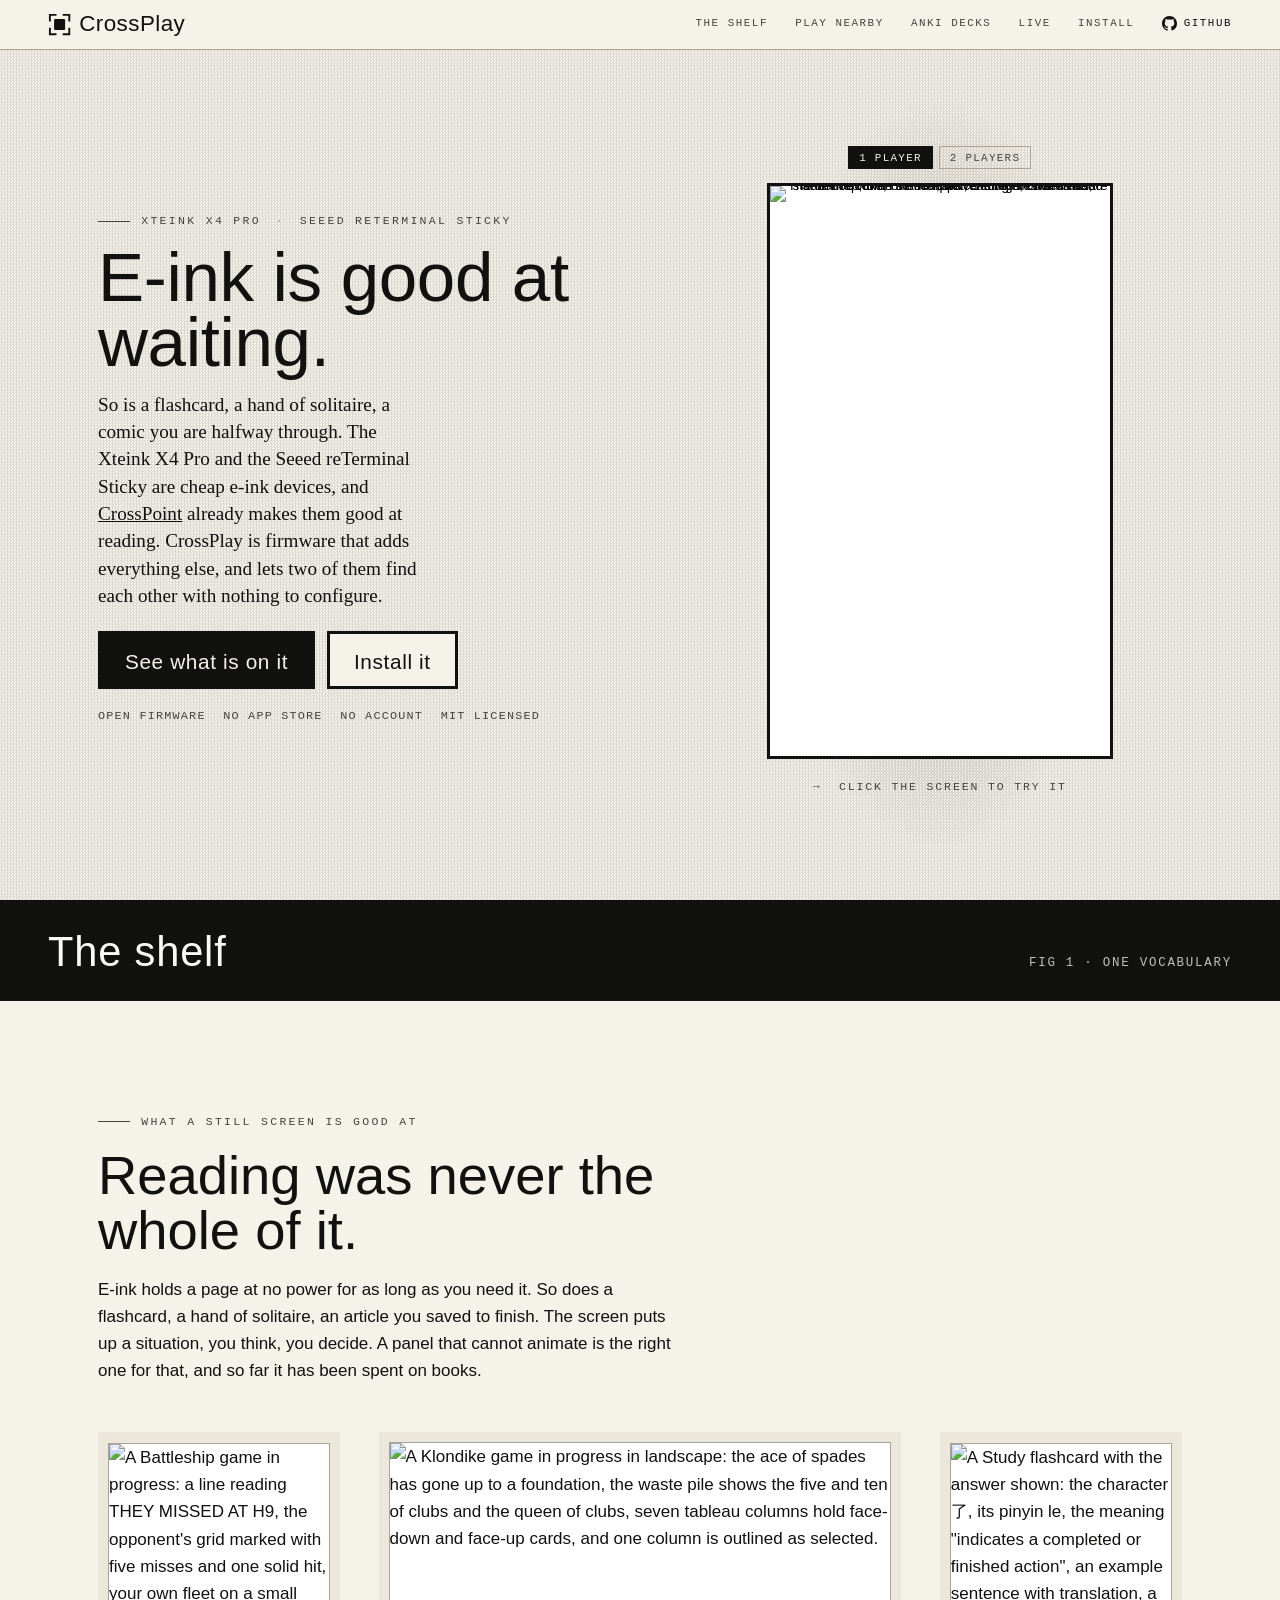
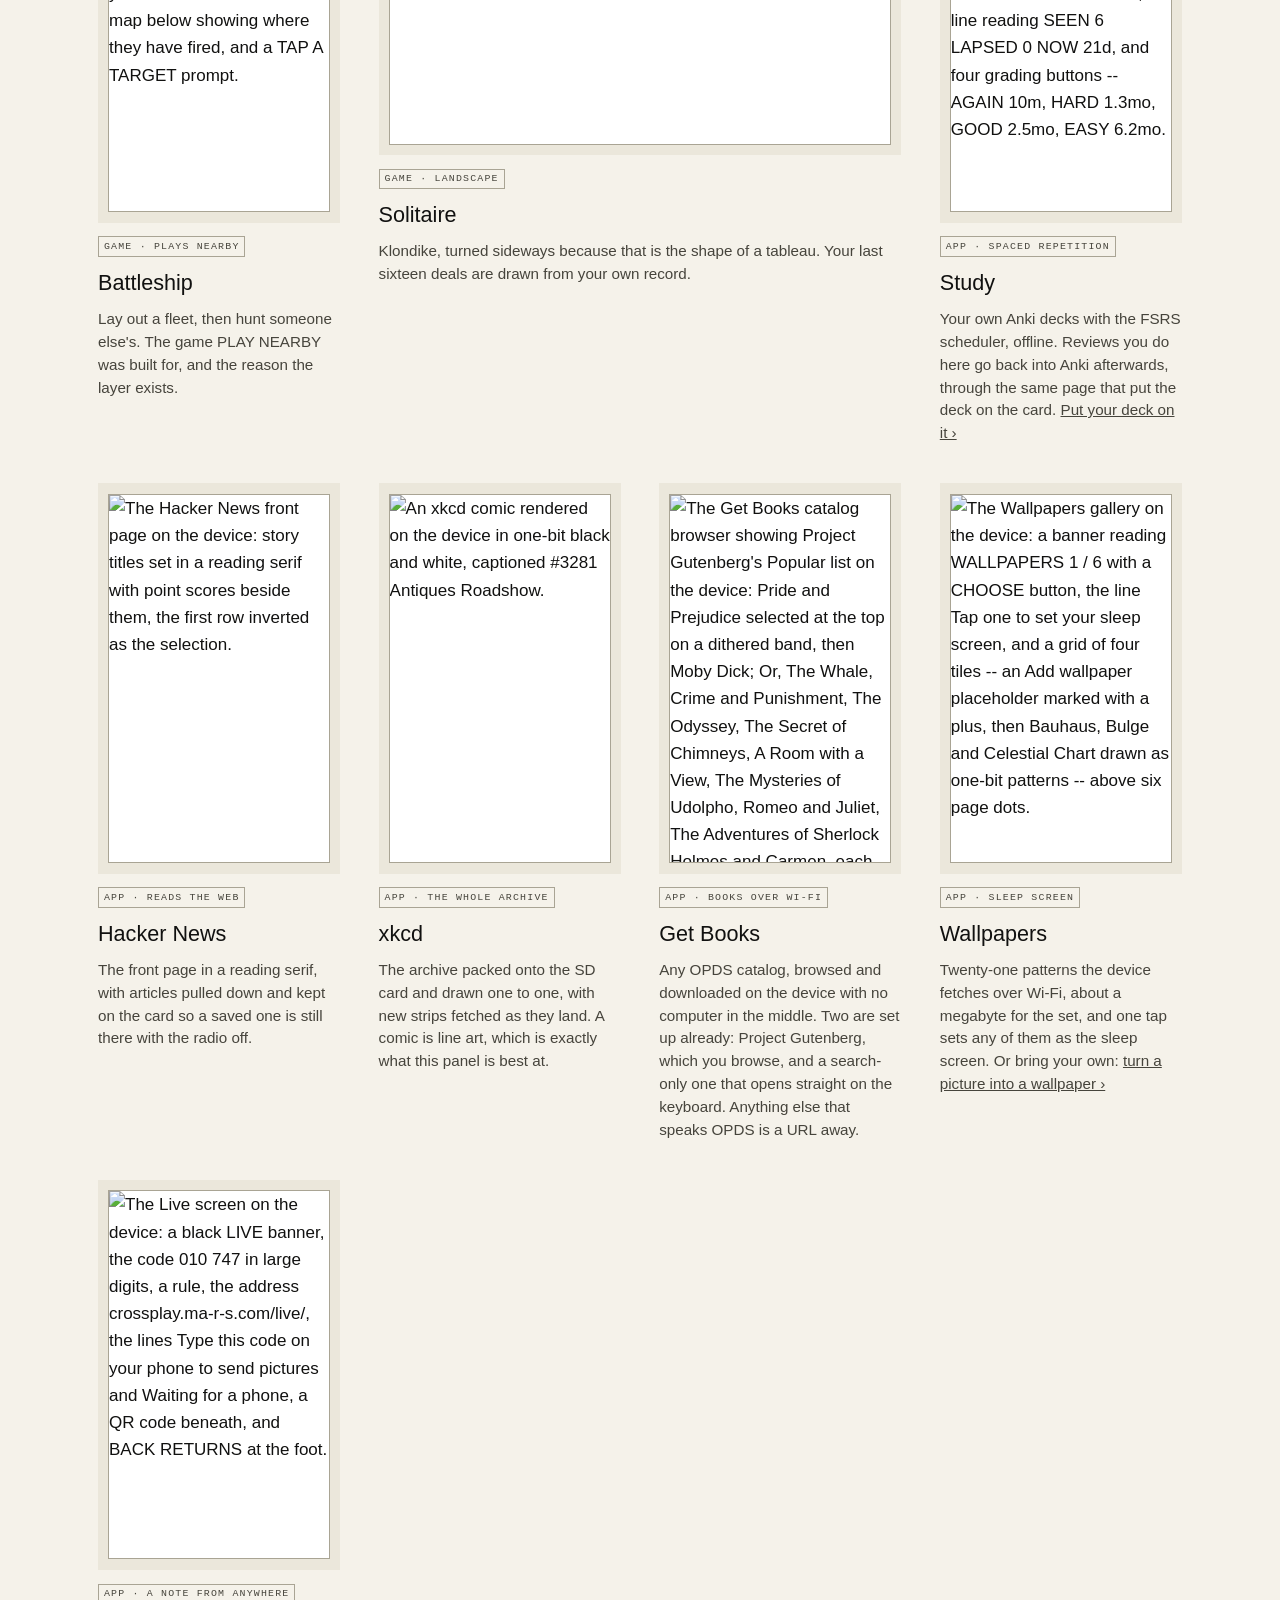
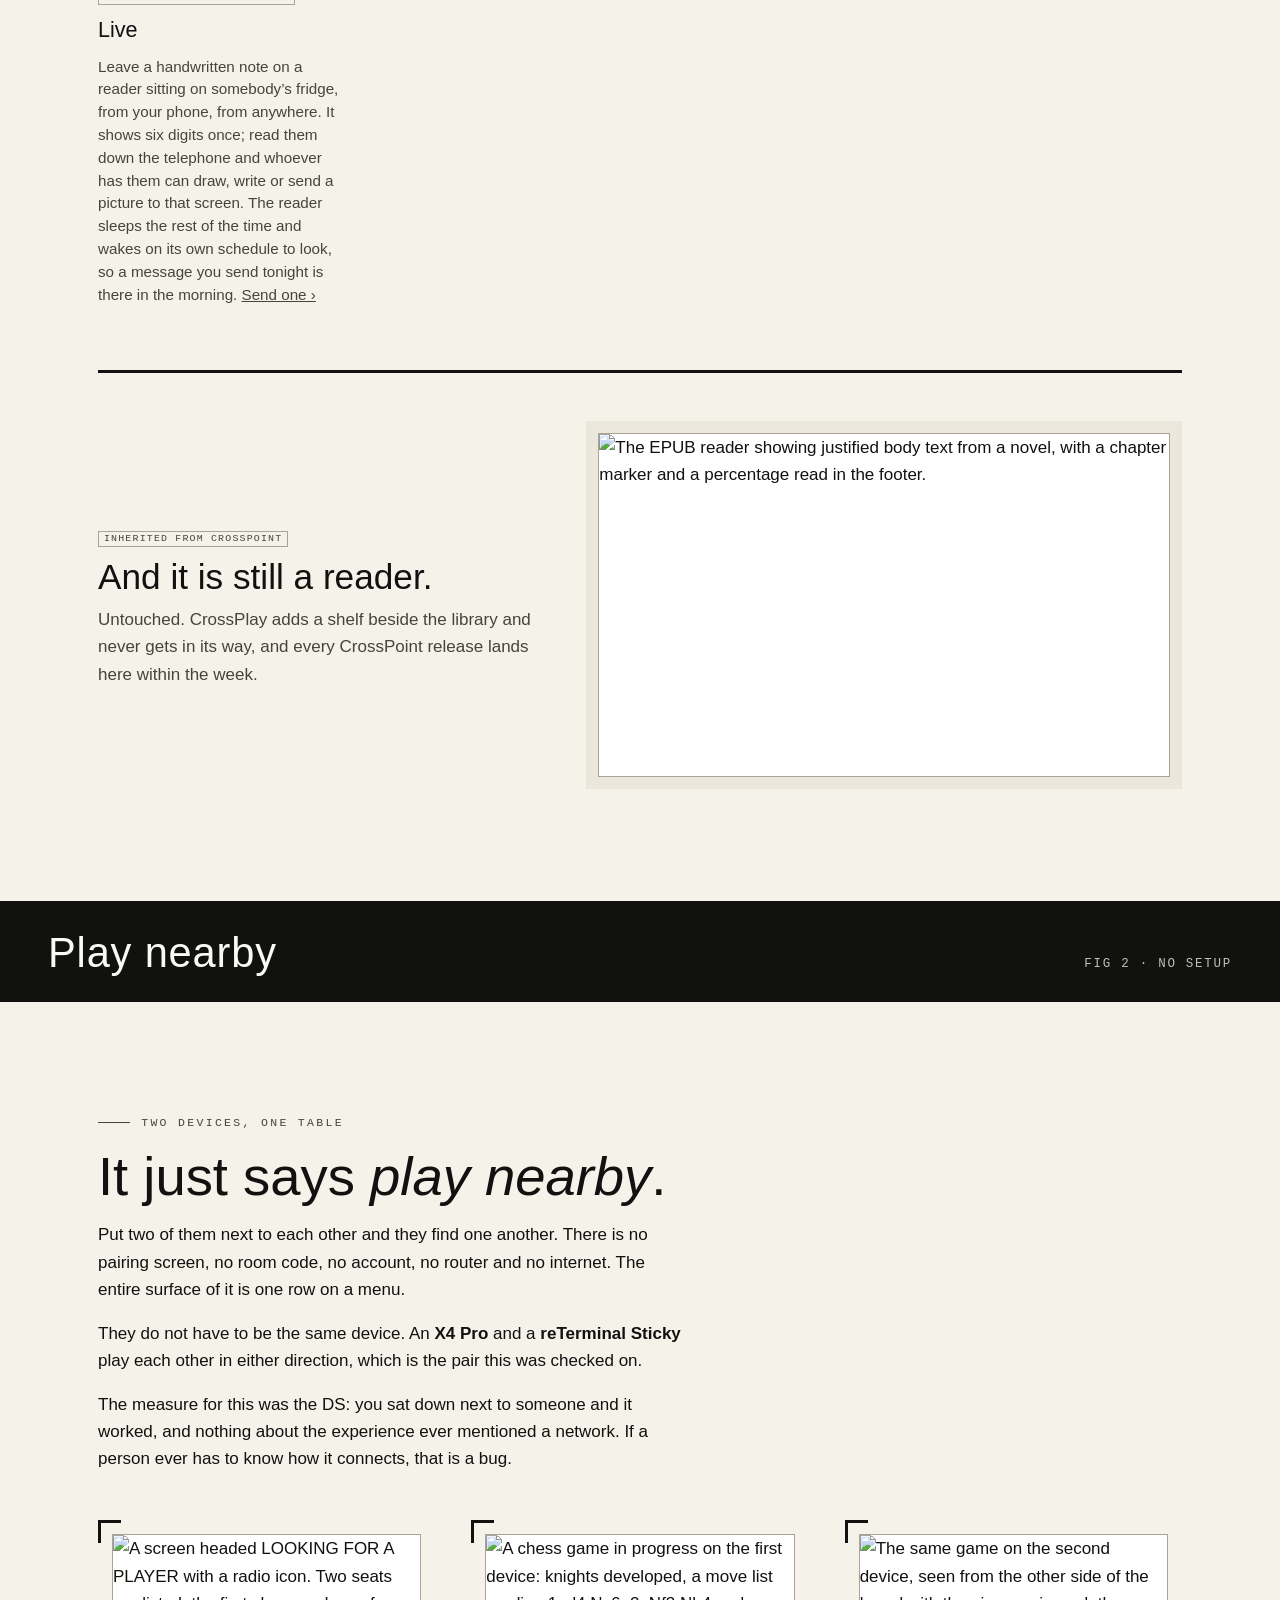
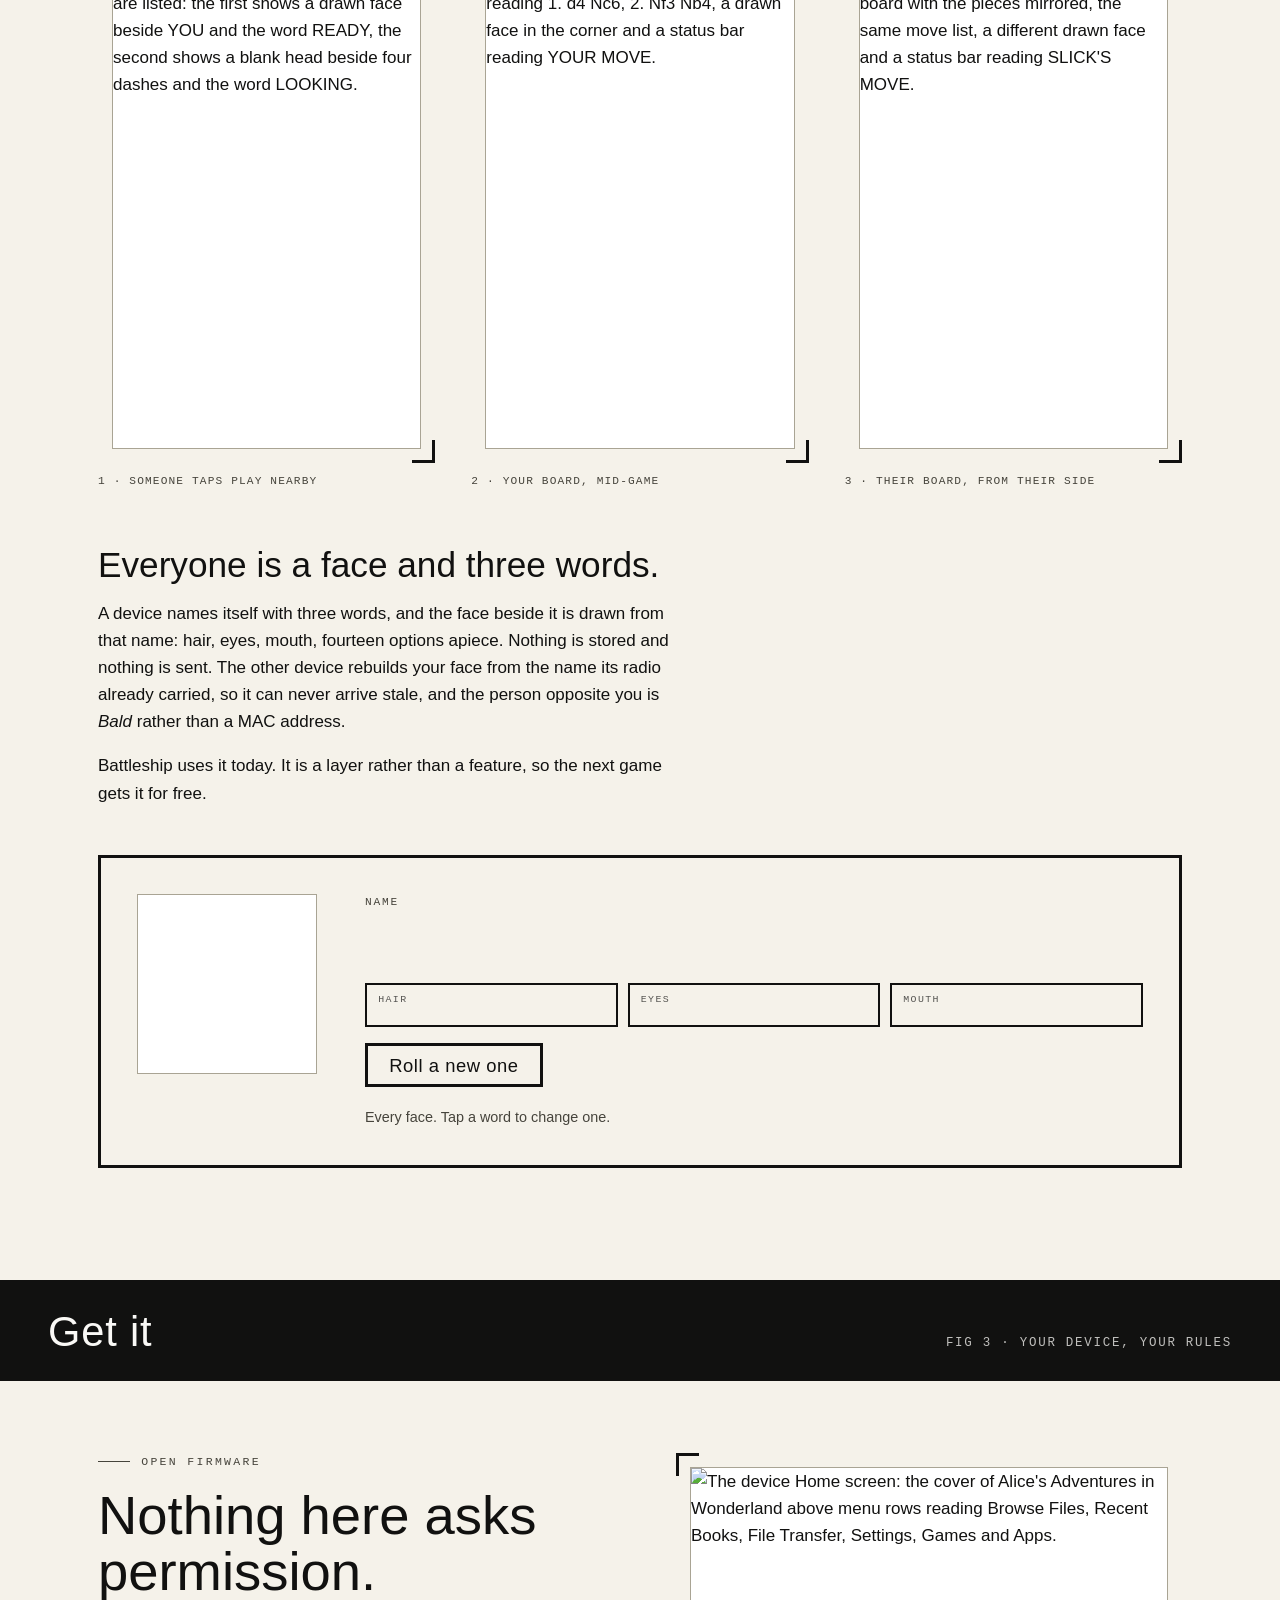
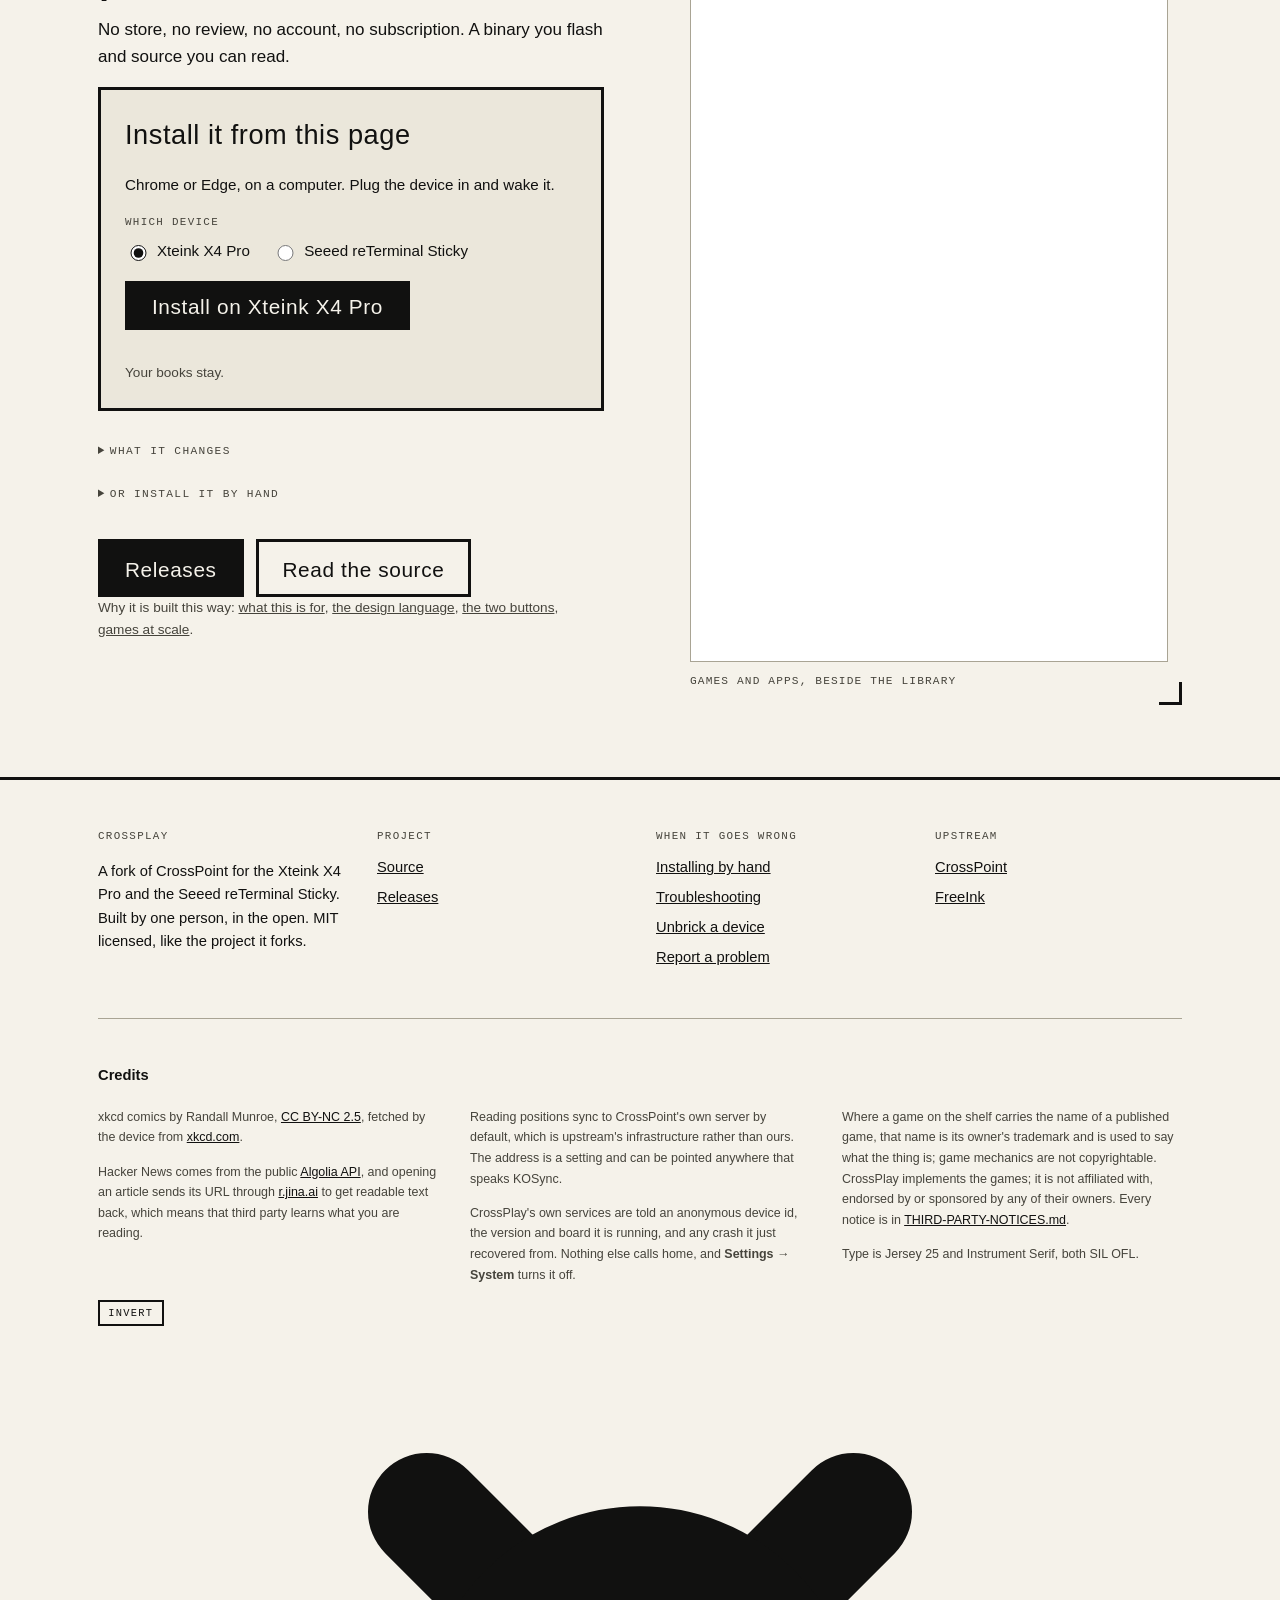
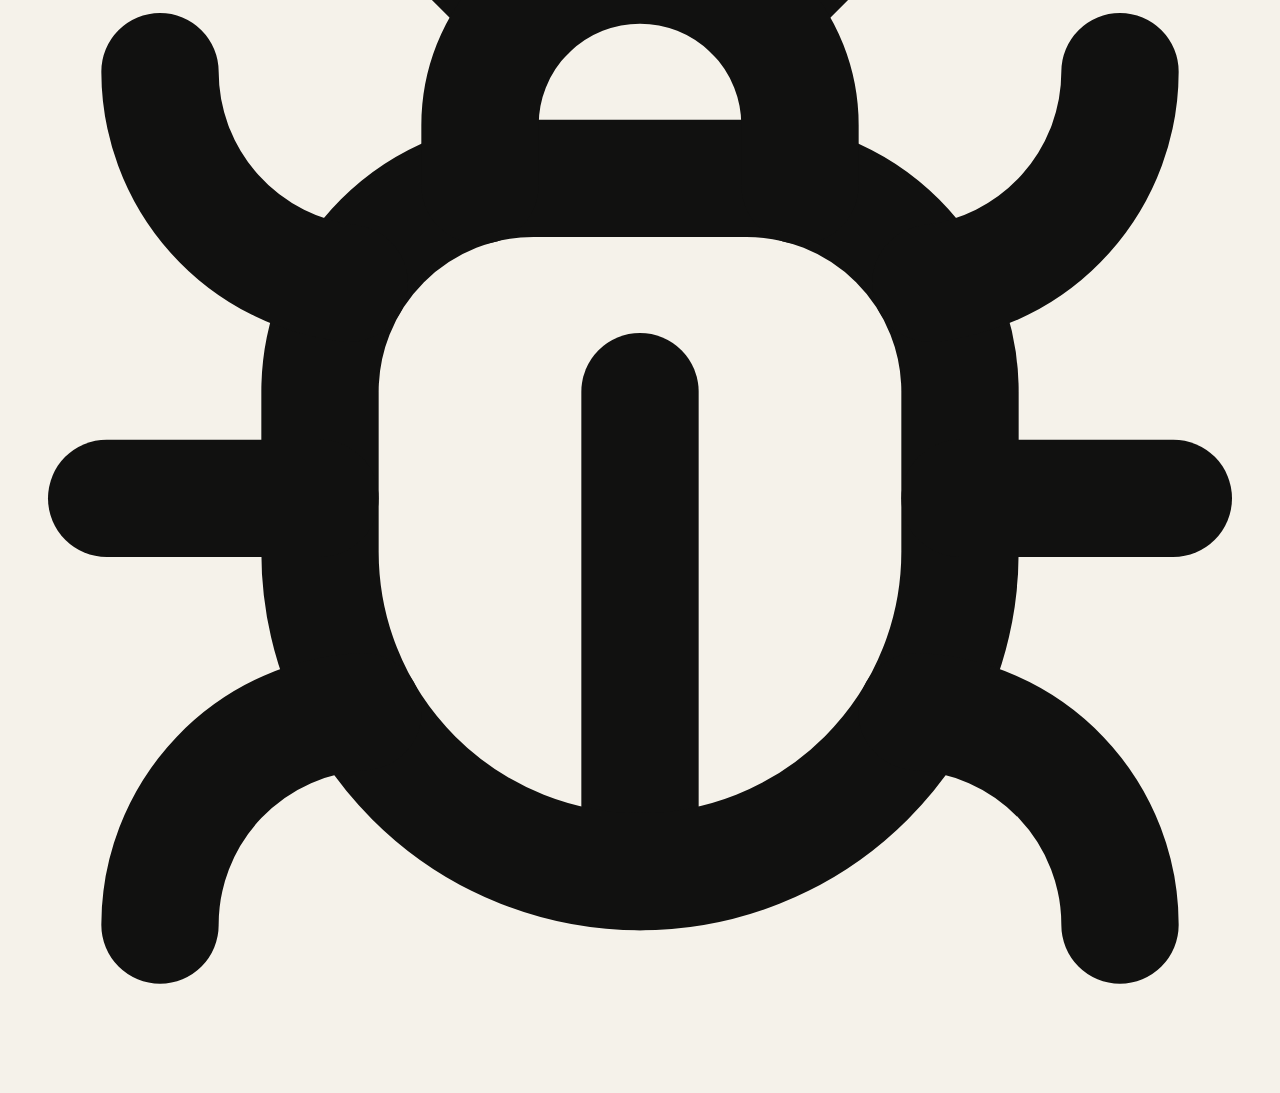
==== site/index.html @ 98682d8e "feat: slim the shelf to Apps & Games, Study on Home Home lists Library, File Transfer, Study and one" ====
<!doctype html>
<html lang="en">
<head>
<meta charset="utf-8">
<meta name="viewport" content="width=device-width, initial-scale=1">
<title>CrossPlay</title>
<meta name="description" content="A fork of CrossPoint for the Xteink X4 Pro and the Seeed reTerminal Sticky. Games, flashcards and comics built for a screen whose talent is holding still, and two devices that find each other with nothing to configure.">
<meta property="og:title" content="CrossPlay">
<meta property="og:description" content="Everything else a still screen is good at. A fork of CrossPoint for the Xteink X4 Pro and the Seeed reTerminal Sticky.">
<meta property="og:type" content="website">
<meta property="og:url" content="https://crossplay.ma-r-s.com/">
<!-- Absolute, or no unfurler resolves it. Stamped by site/set-host.py; the
     placeholder below is what an unstamped deploy looks like. -->
<meta property="og:image" content="https://crossplay.ma-r-s.com/assets/shots/og.png">
<meta property="og:image:alt" content="The CrossPlay wordmark and the line E-ink is good at waiting, beside the device showing its Games shelf.">
<meta property="og:site_name" content="CrossPlay">
<meta property="og:image:width" content="1200">
<meta property="og:image:height" content="630">
<meta name="twitter:card" content="summary_large_image">
<link rel="stylesheet" href="styles.css">
<link rel="stylesheet" href="assets/report.css">
<link rel="icon" href="assets/favicon.svg" type="image/svg+xml">
<!-- iOS ignores SVG manifest icons, and Add to Home Screen is the only real
     full screen an iPhone gets, so the home-screen icon ships as a PNG. -->
<link rel="apple-touch-icon" href="assets/apple-touch-icon.png">
<!-- Add to Home Screen. This is the only route to real full screen on an
     iPhone: Safari gives the Fullscreen API to <video> and nothing else, so
     asking an element for it there is a no-op. It also settles the back
     problem. This device has no Back button -- back is a swipe in from the
     left edge -- and in a browser tab that is the same gesture the browser
     uses to go back a page, so the two fight and the browser wins. A
     home-screen launch has no browser gesture to lose to, and the device's
     own swipe works as designed. In a tab, the Back control in the key row
     is the way, which is why that control exists. -->
<link rel="manifest" href="manifest.webmanifest">
<meta name="apple-mobile-web-app-capable" content="yes">
<meta name="apple-mobile-web-app-status-bar-style" content="default">
<meta name="apple-mobile-web-app-title" content="CrossPlay">
<meta name="theme-color" content="#111110">
<!-- Vercel Web Analytics. Page counts only: cookieless, no fingerprint, no
     personal data, which is the only kind this site has any business setting.
     The script is same-origin, so the require-corp policy in vercel.json lets
     it through. It 404s harmlessly until Web Analytics is switched on for the
     project, and `defer` keeps it off the critical path either way. -->
<script defer src="/_vercel/insights/script.js"></script>
</head>
<body>
<a class="skip" href="#main">Skip to content</a>

<!-- Always on screen, top left, the way an OS puts its name there. Whatever
     you have scrolled to, you can still tell what you are looking at. A bar
     rather than a floating chip because the section headings run to the left
     edge and a chip would sit on top of them. -->
<div class="topbar">
  <a class="wordmark" href="#top">
    <!-- Inlined rather than <img> so the mark follows currentColor, and so the
         theme toggle moves it too. Same shape as assets/favicon.svg. -->
    <svg class="mark" viewBox="0 0 32 32" aria-hidden="true" focusable="false">
      <rect x="8.4" y="8.4" width="15.2" height="15.2" rx="1.6" fill="currentColor" />
      <g fill="none" stroke="currentColor" stroke-width="2.6" stroke-linecap="square">
        <path d="M2.6 10.4V2.6h7.8" />
        <path d="M29.4 10.4V2.6h-7.8" />
        <path d="M2.6 21.6v7.8h7.8" />
        <path d="M29.4 21.6v7.8h-7.8" />
      </g>
    </svg>
    <span>CrossPlay</span>
  </a>
  <button class="topnav-toggle" type="button"
          aria-expanded="false" aria-controls="topnav">Menu</button>
  <nav class="topnav" id="topnav" aria-label="Sections">
    <a href="#shelf">The shelf</a>
    <a href="#nearby">Play nearby</a>
    <a href="/study/">Anki decks</a>
    <a href="/live/">Live</a>
    <a href="#get">Install</a>
    <a class="topnav-out" href="https://github.com/ma-r-s/crossplay">
      <svg viewBox="0 0 16 16" aria-hidden="true" focusable="false" width="15" height="15">
        <path fill="currentColor" d="M8 0C3.58 0 0 3.58 0 8c0 3.54 2.29 6.53 5.47 7.59.4.07.55-.17.55-.38 0-.19-.01-.82-.01-1.49-2.01.37-2.53-.49-2.69-.94-.09-.23-.48-.94-.82-1.13-.28-.15-.68-.52-.01-.53.63-.01 1.08.58 1.23.82.72 1.21 1.87.87 2.33.66.07-.52.28-.87.51-1.07-1.78-.2-3.64-.89-3.64-3.95 0-.87.31-1.59.82-2.15-.08-.2-.36-1.02.08-2.12 0 0 .67-.21 2.2.82.64-.18 1.32-.27 2-.27s1.36.09 2 .27c1.53-1.04 2.2-.82 2.2-.82.44 1.1.16 1.92.08 2.12.51.56.82 1.27.82 2.15 0 3.07-1.87 3.75-3.65 3.95.29.25.54.73.54 1.48 0 1.07-.01 1.93-.01 2.2 0 .21.15.46.55.38A8.01 8.01 0 0 0 16 8c0-4.42-3.58-8-8-8Z"/>
      </svg>
      <span>GitHub</span>
    </a>
  </nav>
</div>

<header class="hero wrap" id="top">
  <div class="hero-grid">
    <div class="hero-text">
      <p class="eyebrow">Xteink X4 Pro <span class="eyebrow-sep">&middot;</span> Seeed reTerminal Sticky</p>
      <h1>E-ink is good at waiting.</h1>
      <p class="lede">
        So is a flashcard, a hand of solitaire, a comic you are halfway through.
        The Xteink X4 Pro and the Seeed reTerminal Sticky are cheap e-ink
        devices, and <a href="https://crosspointreader.com/">CrossPoint</a>
        already makes them good at reading. CrossPlay is firmware that adds
        everything else, and lets two of them find each other with nothing to
        configure.
      </p>
      <div class="cta-row">
        <a class="btn primary" href="#shelf">See what is on it</a>
        <a class="btn" href="#get">Install it</a>
      </div>
      <p class="hero-meta">
        <span>Open firmware</span><span>No app store</span><span>No account</span><span>MIT licensed</span>
      </p>
    </div>

    <!-- The device. It starts as a screenshot and becomes the running firmware
         in the same box, at the same size, so nothing on the page moves.
         Asking for a second one clones this element, boots another instance,
         and the two find each other over PLAY NEARBY exactly as two devices on
         a table would. -->
    <div class="device-stage" id="stage">
      <div class="players" id="players" role="group" aria-label="How many devices">
        <button type="button" data-players="1" aria-pressed="true">1 player</button>
        <button type="button" data-players="2" aria-pressed="false">2 players</button>
      </div>
      <p class="players-hint" id="playersHint" hidden>
        On each one: <b>Apps &amp; Games</b>, then <b>Battleship</b>, then <b>Play nearby</b>. They
        find each other from there.
      </p>
      <div class="device-row" id="deviceRow">
        <div class="device">
          <button class="device-screen" type="button"
                  aria-label="Start the device and run it here in the page">
            <!-- This is the frame the firmware actually paints first, not a
                 nicer screen from further in. The poster is swapped for the
                 live canvas on the first real frame, so any other picture here
                 makes the panel jump the moment it boots -- and the two-player
                 hint above already tells you to start from Apps &amp; Games in this menu. -->
            <img class="shot" src="assets/shots/home.png" width="480" height="800"
                 alt="The device Home screen, which is where the firmware starts: the cover of Alice's Adventures in Wonderland at the top, then menu rows reading Browse Files, Recent Books, File Transfer, Settings, Games and Apps.">
          </button>
          <p class="device-hint">Click the screen to try it</p>
          <!-- The device has two buttons: the side page keys. There is no OK,
               left or right, and no Back either -- back is a swipe in from the
               left edge of the screen. The first control here performs that
               swipe rather than pressing a pin that does not exist, so it is
               drawn dashed and set apart: a gesture the page does for you, not
               a third key. You can also just drag from the left edge of the
               panel, which is what it is doing. In a browser tab on a phone
               that drag is the browser's own back gesture first, which is the
               reason this control has to exist at all. -->
          <div class="device-keys" hidden>
            <button type="button" data-key="swipeback"
                    title="Swipes in from the left edge, which is how this device goes back. It has no Back button.">&larr; Swipe back</button>
            <button type="button" data-key="up" aria-label="Previous page">&uarr; Page</button>
            <button type="button" data-key="down" aria-label="Next page">&darr; Page</button>
            <!-- Only ever visible in the phone's full-screen mode, where the
                 page around the device is gone and there is otherwise no way
                 out. Lives in this row rather than floating over the panel so
                 it can never sit on top of something you are trying to tap. -->
            <button type="button" data-key="close" class="device-close">Done</button>
          </div>
        </div>
      </div>
    </div>
  </div>
</header>

<main id="main">

<!-- ===================================================================== -->
<div class="band" id="shelf"><h2>The shelf</h2><span class="band-note">fig 1 · one vocabulary</span></div>
<div class="band-rule"></div>

<section class="wrap">
  <div class="prose">
    <p class="eyebrow">What a still screen is good at</p>
    <p class="hed">Reading was never the whole of it.</p>
    <p>
      E-ink holds a page at no power for as long as you need it. So does a flashcard, a hand of solitaire, an article you saved to finish. The
      screen puts up a situation, you think, you decide. A panel that cannot
      animate is the right one for that, and so far it has been spent on books.
    </p>
  </div>

  <div class="shelf">

    <article class="card">
      <div class="shot-wrap"><img class="shot" src="assets/shots/battleship.png" width="480" height="800" loading="lazy" decoding="async" alt="A Battleship game in progress: a line reading THEY MISSED AT H9, the opponent's grid marked with five misses and one solid hit, your own fleet on a small map below showing where they have fired, and a TAP A TARGET prompt."></div>
      <span class="tag">Game · plays nearby</span>
      <h3>Battleship</h3>
      <p>Lay out a fleet, then hunt someone else's. The game PLAY NEARBY was built for, and the reason the layer exists.</p>
    </article>

    <article class="card wide">
      <div class="shot-wrap"><img class="shot" src="assets/shots/solitaire.png" width="800" height="480" loading="lazy" decoding="async" alt="A Klondike game in progress in landscape: the ace of spades has gone up to a foundation, the waste pile shows the five and ten of clubs and the queen of clubs, seven tableau columns hold face-down and face-up cards, and one column is outlined as selected."></div>
      <span class="tag">Game · landscape</span>
      <h3>Solitaire</h3>
      <p>Klondike, turned sideways because that is the shape of a tableau. Your last sixteen deals are drawn from your own record.</p>
    </article>

    <article class="card">
      <div class="shot-wrap"><img class="shot" src="assets/shots/study.png" width="480" height="800" loading="lazy" decoding="async" alt="A Study flashcard with the answer shown: the character 了, its pinyin le, the meaning &quot;indicates a completed or finished action&quot;, an example sentence with translation, a line reading SEEN 6 LAPSED 0 NOW 21d, and four grading buttons -- AGAIN 10m, HARD 1.3mo, GOOD 2.5mo, EASY 6.2mo."></div>
      <span class="tag">App · spaced repetition</span>
      <h3>Study</h3>
      <p>Your own Anki decks with the FSRS scheduler, offline. Reviews you do here go back into Anki afterwards, through the same page that put the deck on the card. <a href="/study/">Put your deck on it &rsaquo;</a></p>
    </article>

    <article class="card">
      <div class="shot-wrap"><img class="shot" src="assets/shots/hackernews.png" width="480" height="800" loading="lazy" decoding="async" alt="The Hacker News front page on the device: story titles set in a reading serif with point scores beside them, the first row inverted as the selection."></div>
      <span class="tag">App · reads the web</span>
      <h3>Hacker News</h3>
      <p>The front page in a reading serif, with articles pulled down and kept on the card so a saved one is still there with the radio off.</p>
    </article>

    <article class="card">
      <div class="shot-wrap"><img class="shot" src="assets/shots/xkcd.png" width="480" height="800" loading="lazy" decoding="async" alt="An xkcd comic rendered on the device in one-bit black and white, captioned #3281 Antiques Roadshow."></div>
      <span class="tag">App · the whole archive</span>
      <h3>xkcd</h3>
      <p>The archive packed onto the SD card and drawn one to one, with new strips fetched as they land. A comic is line art, which is exactly what this panel is best at.</p>
    </article>

    <article class="card">
      <div class="shot-wrap"><img class="shot" src="assets/shots/getbooks.png" width="480" height="800" loading="lazy" decoding="async" alt="The Get Books catalog browser showing Project Gutenberg's Popular list on the device: Pride and Prejudice selected at the top on a dithered band, then Moby Dick; Or, The Whale, Crime and Punishment, The Odyssey, The Secret of Chimneys, A Room with a View, The Mysteries of Udolpho, Romeo and Juliet, The Adventures of Sherlock Holmes and Carmen, each with a folder mark and a chevron, and a scrollbar down the right edge."></div>
      <span class="tag">App · books over Wi-Fi</span>
      <h3>Get Books</h3>
      <p>Any OPDS catalog, browsed and downloaded on the device with no computer in the middle. Two are set up already: Project Gutenberg, which you browse, and a search-only one that opens straight on the keyboard. Anything else that speaks OPDS is a URL away.</p>
    </article>

    <article class="card">
      <div class="shot-wrap"><img class="shot" src="assets/shots/wallpapers.png" width="480" height="800" loading="lazy" decoding="async" alt="The Wallpapers gallery on the device: a banner reading WALLPAPERS 1 / 6 with a CHOOSE button, the line Tap one to set your sleep screen, and a grid of four tiles -- an Add wallpaper placeholder marked with a plus, then Bauhaus, Bulge and Celestial Chart drawn as one-bit patterns -- above six page dots."></div>
      <span class="tag">App &middot; sleep screen</span>
      <h3>Wallpapers</h3>
      <p>Twenty-one patterns the device fetches over Wi-Fi, about a megabyte for the set, and one tap sets any of them as the sleep screen. Or bring your own: <a href="/wallpapers/">turn a picture into a wallpaper &rsaquo;</a></p>
    </article>

    <article class="card">
      <div class="shot-wrap"><img class="shot" src="assets/shots/live.png" width="480" height="800" loading="lazy" decoding="async" alt="The Live screen on the device: a black LIVE banner, the code 010 747 in large digits, a rule, the address crossplay.ma-r-s.com/live/, the lines Type this code on your phone to send pictures and Waiting for a phone, a QR code beneath, and BACK RETURNS at the foot."></div>
      <span class="tag">App &middot; a note from anywhere</span>
      <h3>Live</h3>
      <p>Leave a handwritten note on a reader sitting on somebody&rsquo;s fridge, from your phone, from anywhere. It shows six digits once; read them down the telephone and whoever has them can draw, write or send a picture to that screen. The reader sleeps the rest of the time and wakes on its own schedule to look, so a message you send tonight is there in the morning. <a href="/live/">Send one &rsaquo;</a></p>
    </article>

  </div>

  <p class="shelf-hint">Swipe for the rest</p>

  <div class="strip">
    <div class="strip-text">
      <span class="tag">Inherited from CrossPoint</span>
      <h3>And it is still a reader.</h3>
      <p>
        Untouched. CrossPlay adds a shelf beside the library and never gets in
        its way, and every CrossPoint release lands here within the week.
      </p>
    </div>
    <div class="strip-shot">
      <img class="shot" src="assets/shots/reader.png" width="800" height="480" loading="lazy" decoding="async"
           alt="The EPUB reader showing justified body text from a novel, with a chapter marker and a percentage read in the footer.">
    </div>
  </div>
</section>

<!-- ===================================================================== -->
<div class="band" id="nearby"><h2>Play nearby</h2><span class="band-note">fig 2 · no setup</span></div>
<div class="band-rule"></div>

<section class="wrap">
  <div class="prose">
    <p class="eyebrow">Two devices, one table</p>
    <p class="hed">It just says <em>play nearby</em>.</p>
    <p>
      Put two of them next to each other and they find one another. There is no
      pairing screen, no room code, no account, no router and no internet. The
      entire surface of it is one row on a menu.
    </p>
    <p>
      They do not have to be the same device. An <strong>X4 Pro</strong> and a
      <strong>reTerminal Sticky</strong> play each other in either direction,
      which is the pair this was checked on.
    </p>
    <p>
      The measure for this was the DS: you sat down next to someone and it
      worked, and nothing about the experience ever mentioned a network. If a
      person ever has to know how it connects, that is a bug.
    </p>
  </div>

  <div class="trio">
    <figure>
      <span class="bracket"><img class="shot" src="assets/shots/link-search.png" width="480" height="800" loading="lazy" decoding="async"
           alt="A screen headed LOOKING FOR A PLAYER with a radio icon. Two seats are listed: the first shows a drawn face beside YOU and the word READY, the second shows a blank head beside four dashes and the word LOOKING."></span>
      <figcaption>1 · Someone taps play nearby</figcaption>
    </figure>
    <figure>
      <span class="bracket"><img class="shot" src="assets/shots/link-a.png" width="480" height="800" loading="lazy" decoding="async"
           alt="A chess game in progress on the first device: knights developed, a move list reading 1. d4 Nc6, 2. Nf3 Nb4, a drawn face in the corner and a status bar reading YOUR MOVE."></span>
      <figcaption>2 · Your board, mid-game</figcaption>
    </figure>
    <figure>
      <span class="bracket"><img class="shot" src="assets/shots/link-b.png" width="480" height="800" loading="lazy" decoding="async"
           alt="The same game on the second device, seen from the other side of the board with the pieces mirrored, the same move list, a different drawn face and a status bar reading SLICK'S MOVE."></span>
      <figcaption>3 · Their board, from their side</figcaption>
    </figure>
  </div>

  <div class="prose prose-after">
    <p class="hed small">Everyone is a face and three words.</p>
    <p>
      A device names itself with three words, and the face beside it is drawn
      from that name: hair, eyes, mouth, fourteen options apiece. Nothing is
      stored and nothing is sent. The other device rebuilds your face from the
      name its radio already carried, so it can never arrive stale, and the
      person opposite you is <em>Bald</em> rather than a MAC address.
    </p>
    <p>
      Battleship uses it today. It is a layer rather than a feature, so the next game gets it for free.
    </p>
  </div>

  <div class="facer" id="facer" hidden>
    <div class="facer-face">
      <svg id="facerSvg" viewBox="0 0 120 120" role="img" aria-labelledby="facerName"
           fill="none" stroke="currentColor" stroke-width="5"
           stroke-linecap="round" stroke-linejoin="round"></svg>
    </div>
    <div class="facer-controls">
      <p class="facer-label">Name</p>
      <p class="facer-name" id="facerName">&nbsp;</p>
      <div class="facer-slots">
        <button type="button" class="facer-slot" data-slot="hair"><span class="facer-slot-k">Hair</span><span class="facer-slot-v" id="v-hair"></span></button>
        <button type="button" class="facer-slot" data-slot="eyes"><span class="facer-slot-k">Eyes</span><span class="facer-slot-v" id="v-eyes"></span></button>
        <button type="button" class="facer-slot" data-slot="mouth"><span class="facer-slot-k">Mouth</span><span class="facer-slot-v" id="v-mouth"></span></button>
      </div>
      <button type="button" class="btn facer-roll" id="facerRoll">Roll a new one</button>
      <p class="facer-note"><span id="facerCount">Every face</span>. Tap a word to change one.</p>
    </div>
  </div>
</section>

<!-- ===================================================================== -->
<div class="band" id="get"><h2>Get it</h2><span class="band-note">fig 3 · your device, your rules</span></div>
<div class="band-rule"></div>

<section class="wrap tight">
  <div class="split start">
    <div class="prose">
      <p class="eyebrow">Open firmware</p>
      <p class="hed">Nothing here asks permission.</p>
      <p>
        No store, no review, no account, no subscription. A binary you flash
        and source you can read.
      </p>
    <!-- The button that does the whole thing. It is first, and short, because
         the first person who could not install this said on Reddit that he had
         been looking for a tutorial. Anything a person does not need before
         pressing it belongs below, or folded away. assets/install.js carries
         the reasoning. -->
    <div class="installer" id="installer">
        <p class="installer-hed">Install it from this page</p>
        <p class="installer-sub">Chrome or Edge, on a computer. Plug the device in and wake it.</p>
        <p class="installer-warn" id="installUnsupported" hidden></p>
        <fieldset class="installer-devices">
          <legend>Which device</legend>
          <label><input type="radio" name="install-device" value="x4pro" checked> Xteink X4 Pro</label>
          <label><input type="radio" name="install-device" value="sticky"> Seeed reTerminal Sticky</label>
        </fieldset>
        <button class="btn primary" type="button" id="installButton">Install on Xteink X4 Pro</button>
        <div class="installer-bar" id="installBar" hidden><span id="installBarFill"></span></div>
        <p class="installer-status" id="installStatus" role="status" aria-live="polite"></p>
        <p class="installer-done" id="installDone" hidden><strong>One thing left.</strong>
          <span id="installDoneText"></span></p>
        <details class="installer-log" id="installLogBox" hidden>
          <summary>Show the log</summary>
          <pre id="installLog"></pre>
        </details>
        <p class="installer-fine">Your books stay.</p>
      </div>

      <details class="by-hand">
        <summary>What it changes</summary>
        <ul class="steps">
          <li>Only the <strong>Xteink X4 Pro</strong> and the <strong>Seeed reTerminal Sticky</strong>. For any other device, <a href="https://crosspointreader.com/">CrossPoint</a> upstream is the right answer.</li>
          <li>After this, no more cables: <strong>Settings &rarr; Check for updates</strong> does the rest over Wi-Fi.</li>
          <li>Flashing stock CrossPoint over the top returns the device exactly to where it was.</li>
        </ul>
      </details>

      <details class="by-hand">
        <summary>Or install it by hand</summary>
        <ol class="steps">
          <li><strong>Download your device's full image</strong> from the <a href="https://github.com/ma-r-s/crossplay/releases">releases page</a>: <code>crossplay-&lt;version&gt;-x4pro-full.bin</code> or <code>crossplay-&lt;version&gt;-sticky-full.bin</code>. Each is the whole firmware, bootloader and partition table included, so you do not need to have installed CrossPoint first. The firmware refuses an image built for the other board, so the worst a mixed-up download costs is a retry.</li>
          <li><strong>Flash it over USB.</strong> You need <a href="https://github.com/espressif/esptool">esptool</a>, which is one <code>pip install esptool</code> on Windows, macOS or Linux alike. With the device plugged in (shown for the X4 Pro; swap in the sticky filename on a Sticky):
            <br><code>esptool.py --chip esp32s3 --baud 921600 write_flash 0x0 crossplay-&lt;version&gt;-x4pro-full.bin</code>
          </li>
          <li><strong>Updating an install you already have</strong> uses the app-only file instead -- <code>firmware.bin</code> for the X4 Pro, <code>firmware-sticky.bin</code> for the Sticky -- over Wi-Fi or from the SD card. The <code>-full.bin</code> is for USB only: handing it to the updater writes a bootloader into a slot meant for the application.</li>
        </ol>
      </details>

      <div class="cta-row">
        <a class="btn primary" href="https://github.com/ma-r-s/crossplay/releases">Releases</a>
        <a class="btn" href="https://github.com/ma-r-s/crossplay">Read the source</a>
      </div>
      <p class="why-links">Why it is built this way:
        <a href="https://github.com/ma-r-s/crossplay/blob/xteink/docs/identity.md">what this is for</a>,
        <a href="https://github.com/ma-r-s/crossplay/blob/xteink/docs/design-language.md">the design language</a>,
        <a href="https://github.com/ma-r-s/crossplay/blob/xteink/docs/buttons.md">the two buttons</a>,
        <a href="https://github.com/ma-r-s/crossplay/blob/xteink/docs/games-at-scale.md">games at scale</a>.</p>
      <p class="release-stamp" id="releaseStamp" hidden></p>
    </div>
    <div class="bracket">
      <figure>
        <img class="shot" src="assets/shots/home.png" width="480" height="800" loading="lazy" decoding="async"
             alt="The device Home screen: the cover of Alice's Adventures in Wonderland above menu rows reading Browse Files, Recent Books, File Transfer, Settings, Games and Apps.">
        <figcaption>Games and Apps, beside the library</figcaption>
      </figure>
    </div>
  </div>
</section>

</main>

<!-- ===================================================================== -->
<footer>
  <div class="wrap">
    <!-- Three short columns, then the small print as its own full-width block.
         Credits carries six times the text of any other column, and as a
         quarter-width grid cell it ran as a tall ribbon down one side with
         three empty columns beside it. Small print is small print: it flows
         across the page in a smaller size, out of the way of the links. -->
    <div class="foot-grid">
      <div>
        <h4>CrossPlay</h4>
        <p class="foot-note">A fork of CrossPoint for the Xteink X4 Pro and the Seeed reTerminal Sticky. Built by one person, in the open. MIT licensed, like the project it forks.</p>
      </div>
      <div>
        <h4>Project</h4>
        <ul>
          <li><a href="https://github.com/ma-r-s/crossplay">Source</a></li>
          <li><a href="https://github.com/ma-r-s/crossplay/releases">Releases</a></li>
        </ul>
      </div>
      <div>
        <h4>When it goes wrong</h4>
        <ul>
          <li><a href="https://github.com/ma-r-s/crossplay/blob/xteink/docs/install.md">Installing by hand</a></li>
          <li><a href="https://github.com/ma-r-s/crossplay/blob/xteink/docs/troubleshooting.md">Troubleshooting</a></li>
          <li><a href="https://github.com/ma-r-s/crossplay/blob/xteink/docs/fix-bricked-xteink.md">Unbrick a device</a></li>
          <li><a href="/report/" data-report-open>Report a problem</a></li>
        </ul>
      </div>
      <div>
        <h4>Upstream</h4>
        <ul>
          <li><a href="https://crosspointreader.com/">CrossPoint</a></li>
          <li><a href="https://freeink.org/">FreeInk</a></li>
        </ul>
      </div>
    </div>

    <div class="foot-fine">
      <h4>Credits</h4>
      <div class="foot-fine-cols">
        <p>xkcd comics by Randall Munroe, <a href="https://xkcd.com/license.html">CC BY-NC 2.5</a>, fetched by the device from <a href="https://xkcd.com">xkcd.com</a>. </p>
        <p>Hacker News comes from the public <a href="https://hn.algolia.com/api">Algolia API</a>, and opening an article sends its URL through <a href="https://r.jina.ai">r.jina.ai</a> to get readable text back, which means that third party learns what you are reading.</p>
        <p>Reading positions sync to CrossPoint's own server by default, which is upstream's infrastructure rather than ours. The address is a setting and can be pointed anywhere that speaks KOSync.</p>
        <p>CrossPlay's own services are told an anonymous device id, the version and board it is running, and any crash it just recovered from. Nothing else calls home, and <strong>Settings &rarr; System</strong> turns it off.</p>
        <p>Where a game on the shelf carries the name of a published game, that name is its owner's trademark and is used to say what the thing is; game mechanics are not copyrightable.  CrossPlay implements the games; it is not affiliated with, endorsed by or sponsored by any of their owners. Every notice is in <a href="https://github.com/ma-r-s/crossplay/blob/xteink/THIRD-PARTY-NOTICES.md">THIRD-PARTY-NOTICES.md</a>.</p>
        <p>Type is Jersey 25 and Instrument Serif, both SIL OFL.</p>
      </div>
    </div>
    <p class="foot-toggle">
      <button class="theme-toggle" id="themeToggle" type="button" aria-pressed="false">Invert</button>
    </p>
  </div>
</footer>

<!-- The report box. A round button, fixed in the bottom-right corner on top
     of everything, opens the form in a dialog so saying what happened never
     means leaving the page. assets/report.js draws the form into the mount
     below and wires the dialog; the same script draws the same form into
     /report/, which stays a page of its own for the links and QR codes that
     point there. The button is a link to that page, so a browser without
     scripts or without <dialog> still gets somewhere; report.js turns the
     click into the dialog. The icon is Lucide's bug, the set the device
     itself draws its icons from. -->
<a class="report-fab" id="report-open" href="/report/" data-report-open
   aria-haspopup="dialog" aria-label="Report a bug or an idea" title="Report a bug or an idea">
  <svg viewBox="0 0 24 24" fill="none" stroke="currentColor" stroke-width="2.2"
       stroke-linecap="round" stroke-linejoin="round" aria-hidden="true" focusable="false">
    <path d="M12 20v-9" />
    <path d="M14 7a4 4 0 0 1 4 4v3a6 6 0 0 1-12 0v-3a4 4 0 0 1 4-4z" />
    <path d="M14.12 3.88 16 2" />
    <path d="M21 21a4 4 0 0 0-3.81-4" />
    <path d="M21 5a4 4 0 0 1-3.55 3.97" />
    <path d="M22 13h-4" />
    <path d="M3 21a4 4 0 0 1 3.81-4" />
    <path d="M3 5a4 4 0 0 0 3.55 3.97" />
    <path d="M6 13H2" />
    <path d="m8 2 1.88 1.88" />
    <path d="M9 7.13V6a3 3 0 1 1 6 0v1.13" />
  </svg>
</a>
<dialog class="report-dialog" id="report-dialog" aria-labelledby="report-title">
  <div class="report-sheet">
    <div class="report-head">
      <div>
        <h2 class="report-title" id="report-title">Tell CrossPlay what happened</h2>
        <p class="report-lead">Say it however it comes out. No account, under a minute.</p>
      </div>
      <button class="report-close" id="report-close" type="button" aria-label="Close">&times;</button>
    </div>
    <div data-report-mount></div>
  </div>
</dialog>

<!-- The Install button, and the release stamp it also fills in. It pulls
     assets/esptool.bundle.js in only when someone presses Install, so the
     175KB library costs the people just reading the page nothing. -->
<script src="assets/topnav.js"></script>
<script src="assets/release.js"></script>
<script src="assets/install.js"></script>
<script src="assets/report.js"></script>
<script src="assets/avatar-data.js"></script>
<!-- ?v=2 defeats a poisoned cache entry, not a normal cache miss. Until
     2026-08-09 /assets/ was served immutable for a year, so every browser
     that loaded this page before then holds an emulator.js it will never
     revalidate until 2027 -- including one that predates the root-absolute
     /emulator/crossplay.js fix and so cannot boot the device from /study/.
     The HTML revalidates, so a new URL here is the only way to reach them.
     Keep the query on both this and study/preview.html; drop it after 2027. -->
<script src="assets/emulator.js?v=2"></script>
<script>
(function () {
  var root = document.documentElement;
  var toggle = document.getElementById('themeToggle');
  function prefersDark() {
    return window.matchMedia('(prefers-color-scheme: dark)').matches;
  }
  function sync() {
    var dark = (root.getAttribute('data-theme') || (prefersDark() ? 'dark' : 'light')) === 'dark';
    toggle.setAttribute('aria-pressed', String(dark));
  }
  try {
    var saved = localStorage.getItem('crossplay-theme');
    if (saved) root.setAttribute('data-theme', saved);
  } catch (e) {}
  sync();
  toggle.addEventListener('click', function () {
    var current = root.getAttribute('data-theme') || (prefersDark() ? 'dark' : 'light');
    var next = current === 'dark' ? 'light' : 'dark';
    root.setAttribute('data-theme', next);
    try { localStorage.setItem('crossplay-theme', next); } catch (e) {}
    sync();
  });


  // Click the screenshot and it becomes the device, in place. The module and
  // its card are a 4MB download (9MB decompressed), so nothing is fetched
  // until someone asks for it; the
  // poster stays until the first real frame paints, so the box never blinks.
  var hero = document.querySelector('.hero');
  var row = document.getElementById('deviceRow');
  var players = document.getElementById('players');
  // Captured before anything boots, so a second device starts from the same
  // markup rather than from a clone of a running one.
  var blank = row.firstElementChild.cloneNode(true);

  // One device runs anywhere; two need a laptop.
  //
  // The width gate that used to be here blocked phones entirely, on the
  // reasoning that 9MB of WebAssembly and a hundred megabytes of heap would
  // either be refused or get the tab killed. That was never measured, and the
  // hard prerequisite was already in place: vercel.json sends COOP/COEP, so
  // SharedArrayBuffer and the thread pool are available. A phone is also the
  // input this firmware was actually designed for -- the X4 Pro is a
  // touchscreen with two page keys, and a mouse has been the awkward
  // substitute all along.
  //
  // Two instances is a different claim: it doubles both numbers, and the pair
  // exists to show PLAY NEARBY, which needs two things you can look at at
  // once. That stays on a wide screen.
  var wide = window.matchMedia('(min-width: 760px)');
  var canPair = wide.matches;
  // A phone gets the device on its own, filling the screen, because 375px of
  // width shared with a page of prose is not a device you can play.
  var immersiveByDefault = !wide.matches;

  // Full-screen on a phone: the page around the device goes away and the panel
  // takes the whole viewport. Not the Fullscreen API -- iPhone Safari does not
  // give it to anything but <video>, so a page that asks for it there simply
  // does nothing. A fixed, inset-0 stage works on every browser and is what
  // the manifest turns into real full screen once this is on a home screen.
  var stage = document.getElementById('stage');
  function setImmersive(on) {
    stage.classList.toggle('immersive', on);
    document.documentElement.classList.toggle('immersive', on);
  }

  // Leaving full screen puts the panel back to the picture you tapped, rather
  // than leaving a live device running at a third of the size in the middle of
  // a page of prose. The firmware keeps running behind it -- there is no clean
  // way to tear a wasm module down, and stopping it would lose the game anyway
  // -- so coming back is instant and the board is where you left it. setVisible
  // is exactly this: stop drawing, keep running, repaint from the framebuffer
  // on the way back.
  //
  // The alternative, which is what this did first, was to drop out of full
  // screen and shrink. Nobody wants a device they cannot read; if you are done,
  // you are done with the device, not with its size.
  function showDevice(device, on) {
    var screen = device.querySelector('.device-screen');
    var poster = device.querySelector('img.shot');
    var hint = device.querySelector('.device-hint');
    var keys = device.querySelector('.device-keys');
    var instance = device.crossplay;
    if (poster) poster.hidden = on;
    if (instance) {
      instance.canvas.hidden = !on;
      instance.setVisible(on);
    }
    hint.hidden = on;
    keys.hidden = !on;
    if (on) {
      device.dataset.state = 'live';
      screen.tabIndex = -1;
      screen.removeAttribute('aria-label');
    } else {
      // Back to a button: the tint, the tab stop and the label all return, or
      // the panel looks tappable to a mouse and to nothing else.
      delete device.dataset.state;
      screen.tabIndex = 0;
      screen.setAttribute('aria-label', 'Start the device and run it here in the page');
      hint.textContent = 'Tap to pick it up where you left it';
    }
    setImmersive(on && immersiveByDefault);
  }

  function bootDevice(device) {
    if (device.dataset.state) return Promise.resolve(null);
    device.dataset.state = 'booting';
    var screen = device.querySelector('.device-screen');
    var hint = device.querySelector('.device-hint');
    var keys = device.querySelector('.device-keys');
    hint.textContent = 'Starting the device';
    return window.Crossplay.boot(screen, {
      // The second device gets a name of its own, so the two faces on the
      // PLAY NEARBY screen are the two devices rather than one twice.
      name: device.dataset.name,
      onFirstFrame: function () {
        device.dataset.state = 'live';
        // Hidden, not removed. It used to be removed, on the reasoning that a
        // second copy of the panel stacked under a live one is dead weight --
        // true until there was a way back out, and then it was the picture the
        // panel has to return to.
        var poster = device.querySelector('img.shot');
        if (poster) poster.hidden = true;
        // NOT `disabled`: Chrome stops delivering pointer events to the whole
        // subtree of a disabled button, and the live canvas is inside this one.
        // The delegated handler below keys off dataset.state instead.
        // Not aria-disabled: it announced the live device as unavailable.
        // Taking it out of the tab order leaves the canvas as the single stop,
        // which is the thing that actually takes the keys.
        screen.tabIndex = -1;
        screen.removeAttribute('aria-label');
        hint.hidden = true;
        keys.hidden = false;
        if (immersiveByDefault) setImmersive(true);
      },
    })
      .then(function (instance) {
        keys.querySelectorAll('button').forEach(function (b) {
          // Back is not a key on this device -- it is a left-edge swipe, and
          // that is the only reason every app is exitable with the back pin
          // unassigned. So this control performs the swipe. The other two are
          // the real side page keys.
          if (b.dataset.key === 'swipeback') {
            b.addEventListener('click', function () { instance.swipeBack(); });
            return;
          }
          if (b.dataset.key === 'close') {
            b.addEventListener('click', function () { showDevice(device, false); });
            return;
          }
          instance.bindButton(b, instance.scancodes[b.dataset.key]);
        });
        // Kept on the element, not in a list: two boots resolve in whatever
        // order they finish, so a positional array had the second device's
        // instance at index 0 and hiding "the second one" blanked the first.
        device.crossplay = instance;
        return instance;
      })
      .catch(function (e) {
        delete device.dataset.state;
        hint.textContent = String(e.message || e);
        console.error(e);
      });
  }

  // Sampled once at load, this gate misfired for good: a background-tab
  // restore can measure the viewport as 0 wide at script time, and that one
  // reading gave a desktop window phone behavior for the life of the page.
  // So the gate re-applies on every change of the media query instead.
  function applyWidth() {
    canPair = wide.matches;
    immersiveByDefault = !wide.matches;
    // Two devices need two things you can see at once, so below the break
    // the toggle goes, and a second device that was out is put away.
    players.hidden = !canPair;
    if (!canPair) {
      var second = row.children[1];
      if (second && !second.hidden) setPlayers(1);
    }
    // The hint says what tapping will cost -- this is the real firmware, and
    // it is a 4MB download -- but only while the device is still a
    // screenshot; a booting or live device owns its own hint.
    var first = row.children[0];
    if (!first.dataset.state && !first.crossplay) {
      first.querySelector('.device-hint').textContent =
        canPair ? 'Click the screen to try it' : 'Tap to run it here (4MB)';
    }
  }
  applyWidth();
  wide.addEventListener('change', applyWidth);
  // Some embedded and automated browsers move the viewport without ever
  // dispatching a media-query change event, so a plain resize reconciles the
  // gate whenever the query and the applied state disagree. Cheap: it
  // re-applies only on an actual crossing.
  window.addEventListener('resize', function () {
    if (wide.matches !== canPair) applyWidth();
  });

  row.addEventListener('click', function (e) {
    var screen = e.target.closest('.device-screen');
    if (!screen) return;
    var device = screen.closest('.device');
    // A live device swallows its own taps: the canvas is inside this button, so
    // every tap on the running firmware arrives here too, and resuming on
    // `crossplay exists` alone re-asserted full screen and forced a repaint on
    // each one. Only a device that is booting or already live is left alone.
    if (device.dataset.state) return;
    // Booted once and put away: show it again rather than boot a second module
    // into the same box.
    if (device.crossplay) { showDevice(device, true); return; }
    bootDevice(device);
  });

  function setPlayers(count) {
    players.querySelectorAll('button').forEach(function (b) {
      b.setAttribute('aria-pressed', String(Number(b.dataset.players) === count));
    });
    hero.classList.toggle('two-up', count === 2);
    document.getElementById('playersHint').hidden = count !== 2;
    var second = row.children[1];
    if (count === 2 && !second) {
      second = blank.cloneNode(true);
      second.dataset.name = 'BUN WINK FANGS';
      row.appendChild(second);
    }
    if (!second) return;
    second.hidden = count === 1;
    // Both devices boot together: the second one exists to be played against,
    // and making someone click two screenshots to get there is a step with no
    // decision in it.
    if (count === 2) {
      bootDevice(row.children[0]);
      bootDevice(second);
    }
    // A hidden instance keeps running the firmware -- there is no clean way to
    // tear a wasm module down -- but stops being drawn, which is the whole
    // cost of it.
    // Walk the DOM rather than a list, so "visible" always means the device
    // that is on screen. A boot that failed leaves no instance, and one throw
    // here would take the whole control down with it.
    Array.prototype.forEach.call(row.children, function (d) {
      if (d.crossplay) d.crossplay.setVisible(!d.hidden);
    });
  }

  players.addEventListener('click', function (e) {
    var b = e.target.closest('button[data-players]');
    if (b && window.Crossplay) setPlayers(Number(b.dataset.players));
  });

  // The face-and-name generator. Same word lists and same art the firmware
  // uses (see tools_local/avatar/gen_avatar_web.py), so this is the device's own
  // behaviour rather than an illustration of it. Hidden until the data is
  // present, so a failed fetch leaves no broken control behind.
  var A = window.CROSSPLAY_AVATAR;
  if (A) {
    var pick = { hair: 7, eyes: 12, mouth: 0 };  // MOP SPECS GRIN, the one the shot shows
    var svg = document.getElementById('facerSvg');
    var nameEl = document.getElementById('facerName');
    function draw() {
      var g = A.base;
      ['hair', 'eyes', 'mouth'].forEach(function (slot) {
        var word = A.words[slot][pick[slot]];
        g += A.parts[slot][word];
        document.getElementById('v-' + slot).textContent = word;
      });
      svg.innerHTML = g;
      nameEl.textContent =
        A.words.hair[pick.hair] + ' ' + A.words.eyes[pick.eyes] + ' ' + A.words.mouth[pick.mouth];
    }
    document.querySelectorAll('.facer-slot').forEach(function (b) {
      b.addEventListener('click', function () {
        var slot = b.dataset.slot;
        pick[slot] = (pick[slot] + 1) % A.words[slot].length;
        draw();
      });
    });
    document.getElementById('facerRoll').addEventListener('click', function () {
      ['hair', 'eyes', 'mouth'].forEach(function (slot) {
        pick[slot] = Math.floor(Math.random() * A.words[slot].length);
      });
      draw();
    });
    document.getElementById('facerCount').textContent =
      (A.words.hair.length * A.words.eyes.length * A.words.mouth.length).toLocaleString('en-US') + ' faces';
    document.getElementById('facer').hidden = false;
    draw();
  }
})();
</script>
</body>
</html>
---- site/styles.css ----
/* CrossPlay
 *
 * Black and white on purpose. The projects this one is built on all carry a
 * colour accent; the absence of one is the most differentiated this page can
 * be, and it is honest about what the panel does. See docs/identity.md.
 *
 * Jersey 25 and Instrument Serif are the two faces the device itself draws, so
 * the page is set in the product rather than in something chosen to resemble it.
 * Body prose is a system stack: the device uses a bitmap cut because its
 * renderer floods antialiased edges, which is a constraint the browser does not
 * have, and imitating it here would be costume rather than character.
 */

@font-face {
  font-family: "Jersey 25";
  src: url("assets/fonts/jersey25.woff2") format("woff2");
  font-weight: 400;
  font-display: swap;
}
@font-face {
  font-family: "Instrument Serif";
  src: url("assets/fonts/instrumentserif.woff2") format("woff2");
  font-weight: 400;
  font-style: normal;
  font-display: swap;
}
@font-face {
  font-family: "Instrument Serif";
  src: url("assets/fonts/instrumentserif-italic.woff2") format("woff2");
  font-weight: 400;
  font-style: italic;
  font-display: swap;
}

:root {
  --ink: #111110;
  --paper: #f5f2ea;
  --paper-2: #ebe7db;
  --edge: #a9a494;
  --muted: #46443c;
  --tooth: rgba(17, 17, 16, 0.22);
  --display: "Jersey 25", "Arial Narrow", sans-serif;
  --serif: "Instrument Serif", Georgia, serif;
  --mono: ui-monospace, SFMono-Regular, "SF Mono", Menlo, Consolas, monospace;
  --body:
    -apple-system, BlinkMacSystemFont, "Segoe UI", Roboto, Helvetica, Arial,
    sans-serif;
  --wrap: 1180px;
  --bar: 3.1rem;
  --gutter: clamp(1.25rem, 4vw, 3rem);
}

@media (prefers-color-scheme: dark) {
  :root {
    --ink: #f2f1ec;
    --paper: #100f0e;
    --paper-2: #1a1917;
    --edge: #5a564c;
    --muted: #b8b5aa;
    --tooth: rgba(242, 241, 236, 0.16);
  }
}
:root[data-theme="dark"] {
  --ink: #f2f1ec;
  --paper: #100f0e;
  --paper-2: #1a1917;
  --edge: #5a564c;
  --muted: #b8b5aa;
  --tooth: rgba(242, 241, 236, 0.16);
}
:root[data-theme="light"] {
  --ink: #111110;
  --paper: #f5f2ea;
  --paper-2: #ebe7db;
  --edge: #a9a494;
  --muted: #46443c;
  --tooth: rgba(17, 17, 16, 0.22);
}

* {
  box-sizing: border-box;
}

/* NO DOUBLE-TAP ZOOM, ANYWHERE, AND ON EVERY ELEMENT.
   `manipulation` drops the double-tap gesture and the ~300ms tap delay that
   comes with waiting to see if a second tap is arriving, so every control on
   the site answers immediately instead of a third of a second later.
   It goes on `*` rather than on html and body, because touch-action is NOT
   inherited and browsers differ on how far up the tree they look before
   deciding a double tap may zoom -- Safari wants it on the element the finger
   actually lands on. Set on the document alone, every button and link still
   computed `auto`, which is most of what anybody taps.
   PINCH ZOOM IS KEPT. Taking it away needs user-scalable=no in the viewport
   meta, which removes somebody's ability to magnify a page they cannot read,
   and modern Safari ignores it anyway. Anything that owns its gesture
   entirely -- the drawing canvas, the game boards -- declares
   `touch-action: none` in a class rule, which outranks this. */
*,
html,
body {
  touch-action: manipulation;
}

body {
  margin: 0;
  background: var(--paper);
  color: var(--ink);
  font-family: var(--body);
  font-size: 17px;
  line-height: 1.6;
  -webkit-font-smoothing: antialiased;
}

.wrap {
  max-width: var(--wrap);
  margin: 0 auto;
  padding-inline: var(--gutter);
}

/* --- the band -------------------------------------------------------------
 * The device's header is a solid black bar with knocked-out white type that
 * never repaints. It is the single most recognisable thing the fork draws, so
 * it marks sections here.
 */
.band {
  background: #111110;
  color: #faf9f6;
  font-family: var(--display);
  font-size: clamp(1.6rem, 5vw, 2.6rem);
  letter-spacing: 0.02em;
  padding: 0.45em var(--gutter) 0.3em;
  display: flex;
  align-items: baseline;
  justify-content: space-between;
  gap: 1rem;
}
.band .band-note {
  font-family: var(--mono);
  font-size: clamp(0.62rem, 1.6vw, 0.78rem);
  letter-spacing: 0.14em;
  text-transform: uppercase;
  opacity: 0.75;
}
.band-rule {
  height: 3px;
  background: var(--ink);
}

.eyebrow {
  font-family: var(--mono);
  font-size: 0.72rem;
  letter-spacing: 0.2em;
  text-transform: uppercase;
  color: var(--muted);
  margin: 0 0 1.2rem;
  /* Block, not flex. As a flex container the hero's eyebrow made three
   * independent items of its two text runs and the middle dot, so at 390px it
   * broke into two ragged columns with the dot stranded between them and the
   * rule floating at half height. Inline text wraps like text. */
  display: block;
}
.eyebrow::before {
  content: "";
  display: inline-block;
  width: 2rem;
  height: 1px;
  vertical-align: middle;
  margin-right: 0.7rem;
  background: currentColor;
}

h1,
h2,
h3,
.hed {
  font-weight: 400;
  margin: 0;
}

h1 {
  font-family: var(--display);
  font-size: clamp(2.9rem, 8.5vw, 6rem);
  line-height: 0.94;
  letter-spacing: -0.005em;
}
/* The band label is the section's real heading: scannable, and it gives each
 * <section> an accessible name. The aphorism under it keeps the display size. */
.band h2 {
  font-family: var(--display);
  font-size: clamp(1.6rem, 5vw, 2.6rem);
  letter-spacing: 0.02em;
  font-weight: 400;
  margin: 0;
}
.hed {
  font-family: var(--display);
  font-size: clamp(2rem, 5.5vw, 3.4rem);
  line-height: 1.02;
  margin: 0 0 0.6rem;
}
.hed.small {
  font-size: clamp(1.5rem, 3.4vw, 2.2rem);
  margin-top: 2.5rem;
}
h3 {
  font-family: var(--display);
  font-size: 1.5rem;
  line-height: 1.1;
}

.lede {
  font-family: var(--serif);
  font-size: clamp(1.25rem, 2.6vw, 1.7rem);
  line-height: 1.42;
  max-width: 34ch;
  color: var(--ink);
  margin: 1.4rem 0 0;
}
.prose {
  max-width: 62ch;
}
.prose p {
  margin: 0 0 1.05rem;
}
.prose p:last-child {
  margin-bottom: 0;
}

section {
  padding-block: clamp(3.5rem, 9vw, 7rem);
}
section.tight {
  padding-block: clamp(2.5rem, 6vw, 4.5rem);
}

/* --- corner brackets ------------------------------------------------------
 * The frame the chess board and every menu ornament wears. Reused here as the
 * device-screen frame so a screenshot reads as being on the device.
 */
.bracket {
  position: relative;
  padding: 14px;
}
.bracket::before,
.bracket::after {
  content: "";
  position: absolute;
  width: 20px;
  height: 20px;
  border: 3px solid var(--ink);
}
.bracket::before {
  top: 0;
  left: 0;
  border-right: 0;
  border-bottom: 0;
}
.bracket::after {
  bottom: 0;
  right: 0;
  border-left: 0;
  border-top: 0;
}

/* --- the top bar ---------------------------------------------------------
 * The name, always on screen, the way an operating system puts it there. It is
 * a bar rather than a floating mark because the band headings run to the left
 * edge: anything floating over that corner lands on top of a word.
 */
.topbar {
  position: fixed;
  inset: 0 0 auto 0;
  z-index: 50;
  height: var(--bar);
  display: flex;
  align-items: center;
  justify-content: space-between;
  gap: 1rem;
  padding-inline: var(--gutter);
  background: var(--paper);
  border-bottom: 1px solid var(--edge);
}
.wordmark {
  display: flex;
  align-items: center;
  gap: 0.5rem;
  font-family: var(--display);
  font-size: 1.4rem;
  letter-spacing: 0.02em;
  line-height: 1;
  color: var(--ink);
  text-decoration: none;
}
.mark {
  width: 1.45rem;
  height: 1.45rem;
  flex: none;
  display: block;
}
/* An empty bar is a bar that is in the way. The neighbours put a source link
 * and the primary action in theirs; this adds the two sections worth jumping
 * to as well, since the page is long and the bands are its only landmarks. */
.topnav {
  display: flex;
  align-items: center;
  gap: clamp(0.9rem, 2.4vw, 1.7rem);
  font-family: var(--mono);
  font-size: 0.68rem;
  letter-spacing: 0.14em;
  text-transform: uppercase;
}
.topnav a {
  color: var(--muted);
  text-decoration: none;
  padding-block: 0.4rem;
  border-bottom: 1px solid transparent;
}
/* A bar is one line high. A label that wraps inside it is 49px of text in a
 * 50px box, which is what ANKI DECKS did at 320, 390 and 414, and INSTALL THE
 * FIRMWARE did on /study/ at the same widths.
 *
 * Scoped to .has-menu, and that scope is the point. Unscoped, this rule made
 * the no-script bar WORSE rather than leaving it alone: with the links still
 * inline and no longer allowed to wrap, at 320px the last one ran to x=339 past
 * a 320px viewport, and .topbar is position:fixed, so there is no scrollbar to
 * reach it with -- the GitHub link simply could not be got at. Wrapping is ugly
 * and reachable; overflowing a fixed bar is neither. Where the panel exists,
 * nothing needs to wrap. */
.topbar.has-menu .topnav a {
  white-space: nowrap;
}
.topnav a:hover,
.topnav a:focus-visible {
  color: var(--ink);
  border-bottom-color: var(--ink);
}
.topnav-out {
  display: flex;
  align-items: center;
  gap: 0.45rem;
  color: var(--ink) !important;
}
.topnav-out svg {
  display: block;
}
/* --- the narrow bar ------------------------------------------------------
 * Five labels of this length cannot share one line at 320px, and the bar used
 * to answer that by dropping THE SHELF and PLAY NEARBY -- the two that lead to
 * what the site is for -- and keeping ANKI DECKS, which then wrapped to two
 * lines anyway. So below 720px the bar carries the name and one control, and
 * every link moves into a panel under it where each has a line of its own.
 *
 * .has-menu is added by assets/topnav.js. Without it the bar keeps the old
 * inline row, so a page whose scripts did not run is no worse off than it was
 * rather than left with an inert button and no links at all.
 */
.topnav-toggle {
  font: inherit;
  font-family: var(--mono);
  font-size: 0.68rem;
  letter-spacing: 0.14em;
  text-transform: uppercase;
  color: var(--ink);
  background: none;
  border: 1px solid var(--edge);
  padding: 0.35rem 0.7rem;
  cursor: pointer;
  white-space: nowrap;
  display: none;
}
.topnav-toggle[aria-expanded="true"] {
  border-color: var(--ink);
}

@media (max-width: 720px) {
  .topbar.has-menu .topnav-toggle {
    display: block;
  }
  .topbar.has-menu .topnav {
    display: none;
    position: absolute;
    top: 100%;
    left: 0;
    right: 0;
    flex-direction: column;
    align-items: stretch;
    gap: 0;
    padding: 0.2rem var(--gutter) 0.6rem;
    background: var(--paper);
    border-bottom: 1px solid var(--edge);
    font-size: 0.75rem;
  }
  .topbar.has-menu .topnav.is-open {
    display: flex;
  }
  .topbar.has-menu .topnav a {
    padding-block: 0.75rem;
  }
  /* Without the script the old bar is what is left, and the section jumps are
   * the two it can afford to drop. */
  .topbar:not(.has-menu) .topnav a[href="#shelf"],
  .topbar:not(.has-menu) .topnav a[href="#nearby"] {
    display: none;
  }
}
@media (max-width: 380px) {
  .topbar:not(.has-menu) .topnav-out span {
    display: none;
  }
}
.eyebrow-sep {
  opacity: 0.5;
  margin: 0 0.35rem;
}
body {
  padding-top: var(--bar);
}
/* Anchors must not land underneath the bar. */
html {
  scroll-padding-top: calc(var(--bar) + 0.5rem);
}

/* --- hero -----------------------------------------------------------------
 * One screen. The first thing anyone sees should not be a fragment of itself,
 * so the hero is bounded by the viewport and the device inside it is sized in
 * svh -- which is the honest unit on a phone, where the toolbar moves.
 */
.hero {
  min-height: calc(100svh - var(--bar));
  display: flex;
  align-items: center;
  padding-top: clamp(1.5rem, 4vh, 3rem);
  padding-bottom: clamp(1.5rem, 4vh, 3rem);
}
.hero-grid {
  width: 100%;
  display: grid;
  grid-template-columns: minmax(0, 1.05fr) minmax(0, 0.95fr);
  gap: clamp(1.5rem, 5vw, 4rem);
  align-items: center;
}
@media (max-width: 860px) {
  .hero {
    min-height: 0;
    padding-top: clamp(2rem, 6vw, 3rem);
    padding-bottom: clamp(3rem, 8vw, 4rem);
  }
  .hero-grid {
    grid-template-columns: 1fr;
  }
}
/* A laptop in landscape has less height than a phone has in portrait. Trim the
 * hero's own type rather than let it push the device off the fold. */
@media (min-width: 861px) and (max-height: 900px) {
  .hero h1 {
    font-size: clamp(2.6rem, 5.4vw, 4.6rem);
  }
  .hero .lede {
    font-size: clamp(1.05rem, 1.5vw, 1.25rem);
    margin-top: 1rem;
  }
  .hero .cta-row {
    margin-top: 1.4rem;
  }
  .hero .hero-meta {
    margin-top: 1.1rem;
  }
  .hero .eyebrow {
    margin-bottom: 0.9rem;
  }
}

.cta-row {
  display: flex;
  flex-wrap: wrap;
  gap: 0.75rem;
  margin-top: 2.2rem;
}
.btn {
  font-family: var(--display);
  font-size: 1.3rem;
  letter-spacing: 0.03em;
  text-decoration: none;
  padding: 0.5em 1.15em 0.38em;
  border: 3px solid var(--ink);
  color: var(--ink);
  background: var(--paper);
  display: inline-block;
  transition: transform 0.08s ease;
}
.btn:hover {
  transform: translateY(-2px);
}
.btn.primary {
  background: var(--ink);
  color: var(--paper);
}
.btn[aria-disabled="true"] {
  opacity: 0.42;
  pointer-events: none;
}

.hero-meta {
  margin-top: 1.6rem;
  font-family: var(--mono);
  font-size: 0.74rem;
  letter-spacing: 0.1em;
  text-transform: uppercase;
  color: var(--muted);
  display: flex;
  flex-wrap: wrap;
  gap: 0.4rem 1.1rem;
}

/* --- screenshots ---------------------------------------------------------- */
.shot {
  display: block;
  width: 100%;
  height: auto;
  background: #fff;
  border: 1px solid var(--edge);
}
/* Never invert a screenshot. The panel really is black ink on light paper, and
 * flipping it to match a dark page would misrepresent the product. Keeping the
 * white also makes each shot read as a lit screen against a dark page, which is
 * closer to how the device looks on a desk than an inverted one would be. */

figure {
  margin: 0;
}
figcaption {
  font-family: var(--mono);
  font-size: 0.7rem;
  letter-spacing: 0.1em;
  text-transform: uppercase;
  color: var(--muted);
  margin-top: 0.65rem;
}

/* --- the shelf grid ------------------------------------------------------- */
.shelf {
  display: grid;
  grid-template-columns: repeat(auto-fill, minmax(230px, 1fr));
  gap: clamp(1.5rem, 3vw, 2.5rem);
  margin-top: 3rem;
  /* The two landscape cards span two columns, and without dense packing a
   * wide card that cannot fit the remaining space leaves a visible hole and
   * pushes a gap to the end of the grid. The cards are independent, so
   * back-filling them out of source order costs nothing. */
  grid-auto-flow: dense;
}

/* On a phone, eleven cards stacked is a mile of scrolling to learn one idea.
 * A snap track shows one at a time and you flick between them, which is how
 * you would look through them on a shelf. No JavaScript: scroll snapping is
 * the browser's own, it keeps the keyboard and the scrollbar working, and it
 * degrades to a plain scroller anywhere it is not supported. */
@media (max-width: 700px) {
  .shelf {
    display: flex;
    grid-auto-flow: unset;
    gap: 0.9rem;
    overflow-x: auto;
    scroll-snap-type: x mandatory;
    /* Bleed to the screen edges so a half-visible neighbour says "there are
     * more", then pad the ends back in so the first and last still centre. */
    margin-inline: calc(var(--gutter) * -1);
    /* Half of what is left over once a card has taken its 76vw, so the first
     * and last card can sit in the middle of the screen like any other.
     *
     * vw and not %: a percentage flex-basis resolves against the track's
     * content box, which is the track minus this very padding, so the two can
     * never be made to agree. The first card ended up 25px left of centre.
     * Against the viewport the arithmetic is just 12 + 76/2 = 50. */
    padding-inline: 12vw;
    scroll-padding-inline: 12vw;
    -webkit-overflow-scrolling: touch;
    scrollbar-width: none;
  }
  .shelf::-webkit-scrollbar {
    display: none;
  }
  .shelf .card {
    /* 76vw leaves about 8vw of the next card showing at rest, which is what
     * says there are more without a second card competing for attention. */
    flex: 0 0 76vw;
    scroll-snap-align: center;
  }
  /* Same width as the rest. It used to be wider, which broke the rhythm: with
   * centre snapping every card has to be the same size or the track lurches. */
  .shelf .card.wide {
    flex-basis: 76vw;
  }
  /* And the same well. The landscape override exists so a .wide card can span
   * two grid columns above 720px; in a one-card-at-a-time
   * carousel there is no second column to span, so it just produced a short
   * card with a screen's worth of dead space under it. Back to the portrait
   * well the base rule already letterboxes into, which keeps every card the
   * same height and every caption on the same line. The shot is not shrunk,
   * only centred. */
  .shelf .card.wide .shot-wrap {
    aspect-ratio: 480 / 800;
  }
  .shelf-hint {
    display: block;
  }
}
.shelf-hint {
  display: none;
  margin: 0.9rem 0 0;
  font-family: var(--mono);
  font-size: 0.68rem;
  letter-spacing: 0.16em;
  text-transform: uppercase;
  color: var(--muted);
}
.card {
  display: flex;
  flex-direction: column;
  gap: 0.85rem;
}
/* Not every app renders portrait, so the shots are not one shape. Pin every
 * well to the portrait panel ratio and letterbox the odd ones out, or the grid
 * rows go ragged and the captions stop lining up. The exceptions carry .wide;
 * naming them here is how this comment would rot. */
.card .shot-wrap {
  background: var(--paper-2);
  padding: 10px;
  /* content-box, and this is the line that makes a .wide card's shot start at
   * the same height as its portrait neighbours. Under the inherited
   * border-box, aspect-ratio sizes the well INCLUDING these 10px, while the
   * shot is fitted into the content box -- so a portrait well came out ~13px
   * taller than its shot needed and align-items: center split the slack,
   * pushing the shot down 7px. A landscape shot fills its own well exactly and
   * sat flush at the padding, so the two disagreed by those 7px: wells level,
   * hard black image edges not. Sizing the CONTENT box means the shot fills it
   * in both cases and every top lands at padding-top.
   *
   * Not align-items: flex-start, which also levels the tops but does it by
   * shoving the dead space to the bottom, and would jam the letterboxed
   * landscape shot to the top of its portrait well in the phone carousel
   * below, where centring is the point. */
  box-sizing: content-box;
  aspect-ratio: 480 / 800;
  display: flex;
  align-items: center;
  justify-content: center;
}
.card .shot-wrap .shot {
  max-height: 100%;
  width: auto;
  max-width: 100%;
  object-fit: contain;
}

/* A .wide card really is landscape on the device. Letterboxing one into a
 * portrait well shrinks it to illegibility, so they take two columns and their
 * own ratio instead -- the app shown at the shape it is. Only above the
 * breakpoint where the grid has two columns to give. */
.card.wide .shot-wrap {
  aspect-ratio: 800 / 480;
}
@media (min-width: 720px) {
  .card.wide {
    grid-column: span 2;
  }
}
.card h3 {
  font-size: 1.35rem;
}
.card p {
  margin: 0;
  font-size: 0.95rem;
  color: var(--muted);
  line-height: 1.5;
}
.tag {
  font-family: var(--mono);
  font-size: 0.62rem;
  letter-spacing: 0.12em;
  text-transform: uppercase;
  border: 1px solid var(--edge);
  padding: 0.15em 0.5em;
  align-self: flex-start;
  color: var(--muted);
}

/* --- split rows ----------------------------------------------------------- */
.split {
  display: grid;
  grid-template-columns: minmax(0, 1fr) minmax(0, 1fr);
  gap: clamp(2rem, 6vw, 4.5rem);
  align-items: center;
}
.split.start {
  align-items: start;
}
.split.reverse > :first-child {
  order: 2;
}
@media (max-width: 860px) {
  .split {
    grid-template-columns: 1fr;
  }
  .split.reverse > :first-child {
    order: 0;
  }
}
.pair {
  display: grid;
  grid-template-columns: 1fr 1fr;
  gap: 1rem;
}

/* --- comparison table ----------------------------------------------------- */
.table-scroll {
  overflow-x: auto;
  margin-top: 2.5rem;
}
table {
  border-collapse: collapse;
  width: 100%;
  min-width: 560px;
}
th,
td {
  text-align: left;
  padding: 0.85rem 1rem;
  border-bottom: 1px solid var(--edge);
  vertical-align: top;
  font-size: 0.95rem;
}
thead th {
  font-family: var(--mono);
  font-size: 0.68rem;
  letter-spacing: 0.12em;
  text-transform: uppercase;
  color: var(--muted);
  border-bottom: 3px solid var(--ink);
}
tbody th {
  font-family: var(--display);
  font-size: 1.25rem;
  font-weight: 400;
  white-space: nowrap;
}

/* --- footer --------------------------------------------------------------- */
footer {
  border-top: 3px solid var(--ink);
  padding-block: 3rem 4rem;
  font-size: 0.92rem;
}
footer a {
  color: var(--ink);
}
.foot-grid {
  display: grid;
  grid-template-columns: repeat(auto-fit, minmax(190px, 1fr));
  gap: 2rem;
}
.foot-grid h4 {
  font-family: var(--mono);
  font-size: 0.68rem;
  letter-spacing: 0.12em;
  text-transform: uppercase;
  color: var(--muted);
  margin: 0 0 0.7rem;
  font-weight: 400;
}
.foot-grid ul {
  list-style: none;
  margin: 0;
  padding: 0;
}
.foot-grid li {
  margin-bottom: 0.4rem;
}

/* --- theme toggle --------------------------------------------------------- */
.theme-toggle {
  font-family: var(--mono);
  font-size: 0.65rem;
  letter-spacing: 0.12em;
  text-transform: uppercase;
  background: var(--paper);
  color: var(--ink);
  border: 2px solid var(--ink);
  padding: 0.5em 0.8em;
  cursor: pointer;
  z-index: 20;
}

a {
  color: inherit;
}
a:focus-visible,
button:focus-visible {
  outline: 3px solid var(--ink);
  outline-offset: 3px;
}

.skip {
  position: absolute;
  left: -9999px;
}
.skip:focus {
  left: 1rem;
  top: 1rem;
  position: fixed;
  z-index: 50;
  background: var(--ink);
  color: var(--paper);
  padding: 0.6em 1em;
}

@media (prefers-reduced-motion: reduce) {
  * {
    transition: none !important;
  }
}

/* --- additions ------------------------------------------------------------ */

/* Nearest-neighbour only where the shot is shown at or above native size.
 * In the shelf the same rule was a ~52% downscale, which drops every other
 * pixel and turns the dithered greys into moire. */
.bracket .shot,
.strip-shot .shot,
.trio .shot {
  image-rendering: pixelated;
}

/* The reader is inherited rather than a peer of the eleven, and as a twelfth
 * card it also left a half-empty final row. A full-width strip says both. */
.strip {
  display: grid;
  grid-template-columns: minmax(0, 0.85fr) minmax(0, 1.15fr);
  gap: clamp(1.5rem, 4vw, 3rem);
  align-items: center;
  margin-top: clamp(2.5rem, 6vw, 4rem);
  padding-top: clamp(2rem, 4vw, 3rem);
  border-top: 3px solid var(--ink);
}
.strip h3 {
  font-size: clamp(1.6rem, 3.2vw, 2.2rem);
  margin: 0.5rem 0 0.6rem;
}
.strip p {
  margin: 0;
  color: var(--muted);
  max-width: 46ch;
}
.strip-shot {
  background: var(--paper-2);
  padding: 12px;
}
@media (max-width: 720px) {
  .strip {
    grid-template-columns: 1fr;
  }
}

/* Three stills read as a sequence, so they are numbered and equal width. */
.trio {
  display: grid;
  grid-template-columns: repeat(auto-fit, minmax(220px, 1fr));
  gap: clamp(1.25rem, 3vw, 2.25rem);
  margin-top: 3rem;
}
.prose-after {
  margin-top: clamp(2.5rem, 5vw, 3.5rem);
}

/* --- the device stage ----------------------------------------------------
 * One device, or two of them playing against each other. Asking for two takes
 * the hero's full width and drops the copy: at that point the page has stopped
 * arguing and started demonstrating, and two panels big enough to play on are
 * worth more than a headline nobody is reading any more.
 */
.device-stage {
  display: flex;
  flex-direction: column;
  align-items: center;
  gap: 0.9rem;
  justify-self: center;
}
/* display:flex on .device would otherwise beat the hidden attribute, which is
 * how going back to one player left both devices on screen. The same trap the
 * key row hit; it is worth checking for every flex element that gets hidden. */
.device[hidden] {
  display: none;
}
.device-row {
  display: flex;
  gap: clamp(0.8rem, 2vw, 1.6rem);
  align-items: flex-start;
  justify-content: center;
}
/* The same flex-beats-hidden trap as .device below; this one was the last
 * flex element on the page without its [hidden] companion. */
.players[hidden] {
  display: none;
}
.release-stamp {
  margin-top: 0.6rem;
  font-size: 0.85rem;
  color: var(--muted);
}
.players {
  display: flex;
  gap: 0.4rem;
}
.players button {
  font-family: var(--mono);
  font-size: 0.68rem;
  letter-spacing: 0.12em;
  text-transform: uppercase;
  background: transparent;
  color: var(--muted);
  border: 1px solid var(--edge);
  padding: 0.4em 0.9em;
  cursor: pointer;
}
.players button[aria-pressed="true"] {
  background: var(--ink);
  border-color: var(--ink);
  color: var(--paper);
}
.hero.two-up .hero-text {
  display: none;
}
.hero.two-up .hero-grid {
  grid-template-columns: 1fr;
}
/* Two panels side by side get half the room, so they cap smaller. Only the two
 * inputs change: the width expression and the landscape rule are shared, so a
 * second device turning sideways behaves like the first one rather than
 * needing its own copy of the arithmetic. */
.hero.two-up .device-screen {
  --panel-long: min(58svh, 560px);
  --panel-room: calc((100vw - 2 * var(--gutter) - 1.6rem) / 2);
}
@media (max-width: 860px) {
  .device-row {
    flex-wrap: wrap;
  }
}
/* One device runs at any width; two need a screen wide enough to see both, so
 * only that toggle goes. The panel stays a live button. */
@media (max-width: 759px) {
  .players {
    display: none;
  }
}

/* --- full screen on a phone ----------------------------------------------
 *
 * Not the Fullscreen API: iPhone Safari only grants it to <video>, so asking
 * for it there silently does nothing. A fixed stage over the page works
 * everywhere, and the manifest turns it into true full screen once the page is
 * on a home screen.
 *
 * The class goes on <html> as well so the page behind cannot scroll under the
 * device -- a swipe meant for the firmware would otherwise drag the article
 * about e-ink past it. */
.immersive .device-stage,
.device-stage.immersive {
  position: fixed;
  inset: 0;
  z-index: 200;
  margin: 0;
  background: var(--paper);
  display: flex;
  flex-direction: column;
  align-items: center;
  justify-content: center;
  gap: 0.5rem;
  /* Notches and the home indicator. Without this the key row sits under the
   * bar you swipe up from, which is the one place a control must not be. */
  padding: env(safe-area-inset-top) env(safe-area-inset-right)
    env(safe-area-inset-bottom) env(safe-area-inset-left);
}
html.immersive,
html.immersive body {
  overflow: hidden;
  overscroll-behavior: none;
}
/* The device gets the whole viewport minus the key row. Both orientations read
 * these two, so a phone turned sideways fills the width the same way a laptop
 * does.
 *
 * 5rem, not the 3.4rem the row and its gap actually measure: the stage centres
 * a column whose height it does not know exactly, and reserving the measured
 * minimum put the keys 10px past the bottom of a turned phone. The slack is
 * cheaper than the arithmetic, and a control you cannot reach is the one bug
 * this mode must not have. */
.device-stage.immersive .device-screen {
  --panel-long: calc(100svh - 5rem);
  --panel-room: calc(100vw - 0.5rem);
  border-width: 2px;
}
/* In the page, a landscape panel keeps the long edge it had standing up: it is
 * the same device on its side, and the hero has a column to stay inside. Full
 * screen has no such column and one job, so here it grows until it hits the
 * viewport instead. Dividing by 0.6 is the difference between "as tall as the
 * screen allows" and "as wide as the screen is tall", which on a phone turned
 * sideways is 535px against 321px for the same device. */
.device-stage.immersive .device-screen[data-orient="landscape"] {
  width: min(var(--panel-room), calc(var(--panel-long) / 0.6));
}
.device-stage.immersive .device-hint {
  display: none;
}
/* The dither patch under the panel exists so the device is not hovering in an
 * empty column. Full screen has no column and the device is the whole page, so
 * it has nothing to sit on and nothing to soften -- and the stage being fixed
 * inset:0 stretched that masked ellipse across the entire viewport, which read
 * as a picture behind the device rather than as texture under it. */
.device-stage.immersive::before {
  display: none;
}
/* Bigger targets than the desktop row: these are thumbs, and Back is the one
 * control that has to work every time, because the swipe that normally does it
 * is the browser's own back gesture in a tab. */
.device-stage.immersive .device-keys button {
  padding: 0.6em 1em;
  font-size: 0.8rem;
}
/* Only a way out of full screen, so only ever shown there. */
.device-close {
  display: none;
}
.device-stage.immersive .device-close {
  display: inline-block;
}

/* --- the device ----------------------------------------------------------
 * A screenshot that becomes the running firmware in place. The box is sized
 * once and never resized: an app that flips to landscape letterboxes inside it
 * rather than shoving the page around under whoever is reading it.
 */
.device {
  display: flex;
  flex-direction: column;
  align-items: center;
  gap: 0.75rem;
  justify-self: center;
}
.device-screen {
  position: relative;
  display: block;
  margin: 0;
  padding: 0;
  border: 3px solid var(--ink);
  background: #fff;
  cursor: pointer;
  line-height: 0;
  /* The panel's own proportion, height-led so the hero fits one screen on a
   * laptop. Width follows; nothing here is a fixed pixel count.
   *
   * Width is stated rather than left to aspect-ratio because every flex
   * ancestor shrink-to-fits, so `max-width: 100%` never got the chance to
   * bite: at 320px the derived width was 366px and the whole page scrolled
   * sideways, taking the headline and the buttons with it. Stating the width
   * and letting aspect-ratio derive the height puts the cap back. */
  /* The two inputs the size is derived from, so an orientation or a second
   * device overrides these rather than restating the whole expression.
   * --panel-long is the device's long edge; --panel-room is how much width
   * this panel is allowed. */
  --panel-long: min(64svh, 620px);
  --panel-room: calc(100vw - 2 * var(--gutter));
  aspect-ratio: 480 / 800;
  /* Width-led, and sized against the viewport rather than the parent.
   *
   * `min(100%, ...)` looked equivalent and was not: every ancestor here is a
   * shrink-to-fit flex item, so the percentage resolved against a box whose own
   * width depends on this one. It collapsed to 255px, and then to 214px once
   * the poster <img> was removed on boot, so the device visibly shrank the
   * moment you started it. A viewport-relative cap has no such circularity, so
   * the box is the same size before and after, which is the whole point of
   * booting in place. */
  width: min(var(--panel-room), calc(var(--panel-long) * 0.6));
  height: auto;
}
/* Turned sideways, set by emulator.js off the frame's own rotation. The long
 * edge stays the long edge -- the same object on its side, not a smaller one.
 * Before this the box stayed portrait and the landscape frame was letterboxed
 * into it at 0.6 scale, which is what made Solitaire tiny. */
.device-screen[data-orient="landscape"] {
  aspect-ratio: 800 / 480;
  width: min(var(--panel-room), var(--panel-long));
}
.device-screen[aria-disabled="true"] {
  cursor: default;
}
.device-screen .shot,
.device-canvas {
  position: absolute;
  inset: 0;
  width: 100%;
  height: 100%;
  border: 0;
  display: block;
}
/* A tap on the panel is a tap on the panel, not a page scroll -- and a press
 * held on it is the firmware's press, not the browser's.
 *
 * touch-action stops the scroll and nothing else. Minesweeper flags a cell by
 * holding it, and a held finger is also what a browser waits for before it
 * starts selecting text and, on iOS, raises the copy/look-up callout. So the
 * one gesture in the whole product that needs a long press was the one that
 * also selected the page underneath it. These belong on the button as well as
 * the canvas: before the first frame the poster is what you are holding. */
.device-screen,
.device-canvas {
  touch-action: none;
  user-select: none;
  -webkit-user-select: none;
  -webkit-touch-callout: none;
  /* The panel is a <button>, so iOS paints its own translucent blue over the
   * whole thing on every tap -- on a device whose screen is one bit deep, a
   * blue flash is the most out-of-place thing on the page. The key row already
   * turned this off; the panel is where it actually shows. */
  -webkit-tap-highlight-color: transparent;
}
/* Belt and braces for the drag itself: a swipe across the canvas that begins
 * on the poster, before any of the above has a live element to apply to, could
 * still paint a selection over the frame. Nothing inside the device is text. */
.device-screen ::selection,
.device-screen::selection {
  background: transparent;
}
/* The prompt, drawn over the screenshot rather than beside it, because the
 * screenshot is the button. It goes away the moment the device is real. */
.device-screen::after {
  content: "";
  position: absolute;
  inset: 0;
  background: transparent;
  transition: background 0.12s ease;
}
.device-screen:hover::after,
.device-screen:focus-visible::after {
  background: rgba(17, 17, 16, 0.08);
}
/* The tint is a pseudo-element laid over the whole screen, so once the canvas
 * is under there it would swallow every tap. Keyed off the same data-state the
 * script sets, because a stale class name here is invisible: the device renders
 * perfectly and simply never responds. */
.device[data-state] .device-screen::after {
  display: none;
}
/* Hint and key row share one fixed-height slot so swapping the prompt for the
 * controls does not nudge the device up the page. Seamless means nothing moves. */
.device-hint,
.device-keys {
  min-height: 2rem;
  display: flex;
  align-items: center;
}
/* display:flex above would otherwise beat the hidden attribute. */
.device-hint[hidden],
.device-keys[hidden] {
  display: none;
}
.device-hint {
  margin: 0;
  font-family: var(--mono);
  font-size: 0.72rem;
  letter-spacing: 0.16em;
  text-transform: uppercase;
  color: var(--muted);
}
.device-hint::before {
  content: "\2192\00a0\00a0";
}
.is-booting .device-hint {
  opacity: 0.55;
}
.device-keys {
  gap: 0.4rem;
  flex-wrap: wrap;
  justify-content: center;
}
.device-keys button {
  font-family: var(--mono);
  font-size: 0.68rem;
  letter-spacing: 0.12em;
  text-transform: uppercase;
  background: transparent;
  color: var(--ink);
  border: 1px solid var(--edge);
  padding: 0.38em 0.7em;
  cursor: pointer;
  -webkit-tap-highlight-color: transparent;
  touch-action: none;
}
.device-keys button:active {
  background: var(--ink);
  color: var(--paper);
}
/* Back is the odd one out and has to look it. The other two controls are the
 * device's two real side keys; this one is a gesture -- a swipe in from the
 * left edge -- that the page performs for you, because a swipe is awkward with
 * a mouse and, in a browser tab on a phone, is the browser's own back gesture
 * before it is ever the device's. A solid border beside two solid borders said
 * "third key", which is the same lie the four invented buttons told before
 * they were removed. Dashed, and set apart, says "not a key". */
.device-keys [data-key="swipeback"] {
  border-style: dashed;
  margin-right: 0.35rem;
}

/* --- the face generator --------------------------------------------------- */
/* The device names itself with three words and draws its face from them. This
 * is that, live, with the firmware's own art and word lists -- which is also
 * the only kind of ornament docs/identity.md allows: made of the app's own
 * material, and showing real data rather than decoration. */
.facer {
  display: grid;
  grid-template-columns: minmax(0, 0.6fr) minmax(0, 1fr);
  gap: clamp(1.5rem, 4vw, 3rem);
  align-items: center;
  margin-top: clamp(2rem, 5vw, 3rem);
  border: 3px solid var(--ink);
  padding: clamp(1.25rem, 3vw, 2.25rem);
}
@media (max-width: 720px) {
  .facer {
    grid-template-columns: 1fr;
  }
}
.facer-face {
  background: #fff;
  color: #111110;
  border: 1px solid var(--edge);
  padding: 8%;
}
.facer-face svg {
  display: block;
  width: 100%;
  height: auto;
}
.facer-label {
  font-family: var(--mono);
  font-size: 0.7rem;
  letter-spacing: 0.16em;
  text-transform: uppercase;
  color: var(--muted);
  margin: 0;
}
.facer-name {
  font-family: var(--display);
  font-size: clamp(1.8rem, 4.5vw, 2.9rem);
  line-height: 1.05;
  margin: 0.2rem 0 1.2rem;
}
.facer-slots {
  display: flex;
  flex-wrap: wrap;
  gap: 0.6rem;
}
.facer-slot {
  flex: 1 1 6rem;
  background: var(--paper);
  border: 2px solid var(--ink);
  color: var(--ink);
  cursor: pointer;
  padding: 0.55rem 0.7rem;
  text-align: left;
  display: flex;
  flex-direction: column;
  gap: 0.15rem;
  min-height: 44px;
}
.facer-slot:hover {
  background: var(--ink);
  color: var(--paper);
}
.facer-slot-k {
  font-family: var(--mono);
  font-size: 0.62rem;
  letter-spacing: 0.14em;
  text-transform: uppercase;
  opacity: 0.7;
}
.facer-slot-v {
  font-family: var(--display);
  font-size: 1.25rem;
  line-height: 1;
}
.facer-roll {
  margin-top: 1rem;
  font-size: 1.15rem;
}
.facer-note {
  margin: 1.2rem 0 0;
  font-size: 0.9rem;
  color: var(--muted);
  max-width: 48ch;
}

/* --- second-pass fixes ---------------------------------------------------- */

/* The bracket is an inline wrapper when it frames only a panel, so it needs to
 * be a block to have a box at all. Previously it wrapped the whole <figure>
 * and its bottom-right mark hung below the caption like a stray glyph. */
.trio .bracket {
  display: block;
}

/* In dark mode a shot's own black header band is the page background, so every
 * panel looked decapitated -- three floating "CHESS" words with no top edge.
 * The panel is always light, so its border has to be too. */
@media (prefers-color-scheme: dark) {
  .shot {
    border-color: #cfcbbe;
  }
}
:root[data-theme="dark"] .shot {
  border-color: #cfcbbe;
}
:root[data-theme="light"] .shot {
  border-color: var(--edge);
}

/* The face is the device's own art at a size the device never draws it; at
 * ~500px the 1-bit strokes read as a blob and it competes with the
 * screenshots, which identity.md says are the artwork. */
.facer {
  grid-template-columns: 180px minmax(0, 1fr);
  align-items: start;
}
.facer-face {
  max-width: 180px;
}
@media (max-width: 720px) {
  .facer {
    grid-template-columns: 1fr;
  }
  .facer-face {
    max-width: 150px;
  }
}

/* The comparison table is the one artefact that answers "which fork do I
 * want", and at 340px it scrolled a 580px table with no cue: the whole
 * Relationship column was invisible. Stack each row instead. */
@media (max-width: 720px) {
  table,
  tbody,
  tr,
  td,
  th {
    display: block;
  }
  thead {
    display: none;
  }
  table {
    min-width: 0;
  }
  tbody tr {
    border-bottom: 3px solid var(--ink);
    padding-bottom: 1rem;
    margin-bottom: 1rem;
  }
  tbody th {
    padding: 0 0 0.3rem;
    border: 0;
  }
  tbody td {
    padding: 0 0 0.5rem;
    border: 0;
  }
  tbody td::before {
    content: attr(data-label);
    display: block;
    font-family: var(--mono);
    font-size: 0.66rem;
    letter-spacing: 0.12em;
    text-transform: uppercase;
    color: var(--muted);
    margin-bottom: 0.15rem;
  }
  .table-scroll {
    overflow-x: visible;
  }
}

/* "fig 1 · why a still screen" earns nothing on a phone, and wrapping it made
 * four of five bands 101px tall against one at 60px. */
@media (max-width: 560px) {
  .band .band-note {
    display: none;
  }
}

/* Asking for two devices used to boot two identical Home screens and leave you
 * there. PLAY NEARBY is three taps down a menu, and nobody guesses three taps.
 * The route is short enough to just print. */
.players-hint {
  margin: 0.55rem 0 0;
  font-family: var(--mono);
  font-size: 0.66rem;
  letter-spacing: 0.1em;
  text-transform: uppercase;
  color: var(--muted);
  max-width: 34ch;
  line-height: 1.7;
}
.players-hint b {
  color: var(--ink);
  font-weight: 400;
  border-bottom: 1px solid var(--edge);
}

/* --- paper tooth ----------------------------------------------------------
 * The page was flat white, which made every section read as a hole with things
 * floating in it. This is the device's own grey: a 1-bit checkerboard, which is
 * literally the only tone the panel can make, laid over the paper at an opacity
 * where you feel it rather than see it.
 *
 * Fixed rather than scrolling so it behaves like stock, not like a pattern
 * printed on the content. Behind everything, and pointer-events: none, so it
 * cannot eat a click. identity.md rules out decoration that is not made of the
 * product's own material; dither is the one texture that qualifies.
 */
body::before {
  content: "";
  position: fixed;
  inset: 0;
  z-index: -1;
  pointer-events: none;
  background-image: repeating-conic-gradient(
    var(--tooth) 0% 25%,
    transparent 0% 50%
  );
  background-size: 3px 3px;
  opacity: 0.5;
}

/* Denser under the device, faded out with a mask, so the panel sits on
 * something instead of hovering in the middle of an empty column. */
.device-stage {
  position: relative;
}
.device-stage::before {
  content: "";
  position: absolute;
  /* Vertical spill only. Bleeding it sideways too pushed 12px of horizontal
   * scroll onto a 320px viewport, which is the exact defect the device width
   * was just fixed for. The mask does the softening; the inset does not need
   * to help. */
  inset: -2.5rem 0;
  z-index: -1;
  background-image: repeating-conic-gradient(
    var(--tooth) 0% 25%,
    transparent 0% 50%
  );
  background-size: 3px 3px;
  -webkit-mask-image: radial-gradient(
    ellipse at center,
    #000 35%,
    transparent 72%
  );
  mask-image: radial-gradient(ellipse at center, #000 35%, transparent 72%);
}

/* A dither at 3px is a moire generator on a low-DPI screen at some zoom levels.
 * Anyone who has asked for less motion has usually asked for less of this too. */
@media (prefers-reduced-motion: reduce) {
  body::before,
  .device-stage::before {
    display: none;
  }
}

/* --- the small print ------------------------------------------------------
 * Credits used to be a fourth column in .foot-grid, which gave a paragraph
 * with six times its neighbours' text a quarter of the width to say it in. It
 * ran as a tall ribbon down one side with three empty columns beside it.
 *
 * Full width and flowed into columns instead, a size smaller than the rest of
 * the footer, which is what small print is for.
 */
.foot-fine {
  margin-top: 2.6rem;
  padding-top: 1.6rem;
  border-top: 1px solid var(--edge);
}
.foot-fine-cols {
  columns: 3 22ch;
  column-gap: 2rem;
  font-size: 0.78rem;
  line-height: 1.65;
  color: var(--muted);
}
.foot-fine-cols p {
  margin: 0 0 0.85rem;
  /* A three-line paragraph split across a column break is unreadable, and the
   * credits are five short ones. */
  break-inside: avoid;
}
.foot-fine-cols p:last-child {
  margin-bottom: 0;
}

/* --- the install panel ----------------------------------------------------
 * The one control on this site that reaches out of the page and writes to
 * somebody's hardware, so it is drawn as a bordered slab rather than as more
 * prose: the heaviest thing in the section, and clearly the thing you came
 * here to press. Everything a person does not need before pressing it is a
 * grey .installer-fine line under it or folded into .by-hand.
 */
.installer {
  border: 3px solid var(--ink);
  padding: 1.4rem 1.5rem 1.5rem;
  margin: 0 0 2rem;
  max-width: 62ch;
  background: var(--paper-2);
}
.installer-hed {
  font-family: var(--display);
  font-size: 1.7rem;
  letter-spacing: 0.02em;
  margin: 0 0 0.4rem;
}
.installer-sub {
  margin: 0 0 1.1rem;
  font-size: 0.95rem;
  line-height: 1.6;
}
.installer-devices {
  border: 0;
  padding: 0;
  margin: 0 0 1.1rem;
  display: flex;
  flex-wrap: wrap;
  gap: 0.3rem 1.4rem;
}
.installer-devices legend {
  font-family: var(--mono);
  font-size: 0.68rem;
  letter-spacing: 0.12em;
  text-transform: uppercase;
  color: var(--muted);
  padding: 0;
  margin-bottom: 0.5rem;
}
.installer-devices label {
  display: flex;
  align-items: center;
  gap: 0.45rem;
  font-size: 0.95rem;
  cursor: pointer;
}
.installer-devices input {
  accent-color: var(--ink);
  width: 1.05rem;
  height: 1.05rem;
}
.installer button.btn {
  cursor: pointer;
}
.installer button.btn:disabled {
  opacity: 0.42;
  cursor: default;
  transform: none;
}

/* Progress. One bar for the download and then the same bar for the write:
 * two bars would imply the second starts when the first ends, and on a slow
 * connection the download is most of the wait. */
.installer-bar {
  display: block;
  height: 0.55rem;
  margin-top: 1rem;
  border: 2px solid var(--ink);
}
.installer-bar[hidden] {
  display: none;
}
.installer-bar span {
  display: block;
  height: 100%;
  width: 0;
  background: var(--ink);
  transition: width 0.15s linear;
}

.installer-status {
  margin: 0.8rem 0 0;
  font-family: var(--mono);
  font-size: 0.76rem;
  letter-spacing: 0.04em;
  line-height: 1.6;
  color: var(--muted);
  min-height: 1.3em;
}
/* No colour on this page, so state is weight and a rule, not red and green. */
.installer-status[data-kind="bad"] {
  color: var(--ink);
  font-weight: 700;
  border-left: 3px solid var(--ink);
  padding-left: 0.7rem;
}
.installer-status[data-kind="good"] {
  color: var(--ink);
  font-weight: 700;
}

.installer-done {
  margin: 0.9rem 0 0;
  padding: 0.8rem 1rem;
  border: 2px solid var(--ink);
  font-size: 0.95rem;
  line-height: 1.6;
}
.installer-log {
  margin-top: 0.9rem;
  font-size: 0.85rem;
}
.installer-log summary {
  cursor: pointer;
  font-family: var(--mono);
  font-size: 0.68rem;
  letter-spacing: 0.12em;
  text-transform: uppercase;
  color: var(--muted);
}
.installer-log pre {
  margin: 0.6rem 0 0;
  padding: 0.7rem 0.8rem;
  border: 1px solid var(--edge);
  font-family: var(--mono);
  font-size: 0.7rem;
  line-height: 1.5;
  max-height: 14rem;
  overflow: auto;
  white-space: pre-wrap;
  word-break: break-word;
}
.installer-warn {
  margin: 0 0 1.1rem;
  padding: 0.8rem 1rem;
  border: 2px solid var(--ink);
  font-size: 0.92rem;
  line-height: 1.6;
}
.installer[data-unsupported] .installer-devices,
.installer[data-unsupported] .installer-fine {
  opacity: 0.5;
}
.installer-fine {
  margin: 1.1rem 0 0;
  font-size: 0.85rem;
  line-height: 1.6;
  color: var(--muted);
}

/* The four reasoning docs, as a line of links rather than the paragraph that
 * used to sit above the install button and push it down the page. */
.why-links {
  margin: 1.2rem 0 0;
  max-width: 62ch;
  font-size: 0.85rem;
  line-height: 1.6;
  color: var(--muted);
}

/* The by-hand steps. Present, complete, and folded away: the whole point of
 * the button above is that most people never open this. */
.by-hand {
  margin: 0 0 1.6rem;
  max-width: 62ch;
}
.by-hand summary {
  cursor: pointer;
  font-family: var(--mono);
  font-size: 0.7rem;
  letter-spacing: 0.12em;
  text-transform: uppercase;
  color: var(--muted);
}
.by-hand summary:hover {
  color: var(--ink);
}
.by-hand > .steps {
  margin-top: 1rem;
}
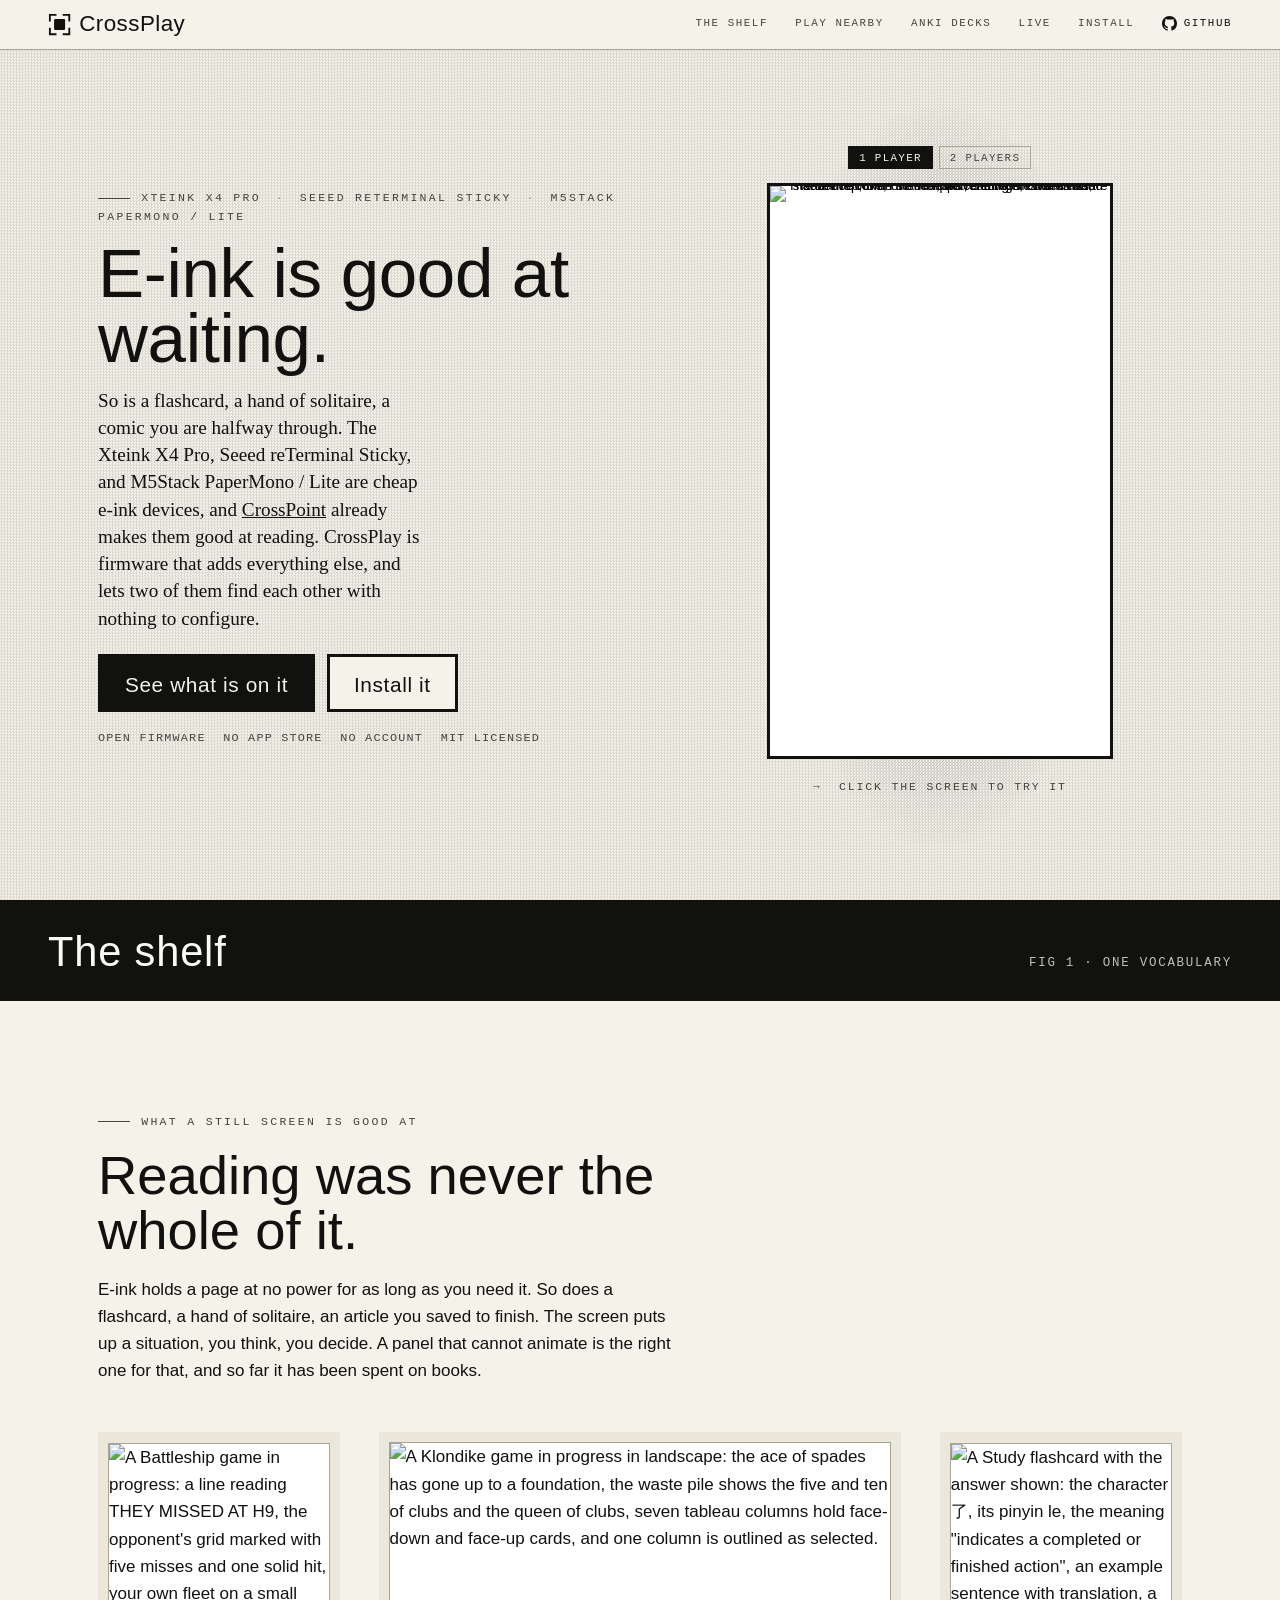
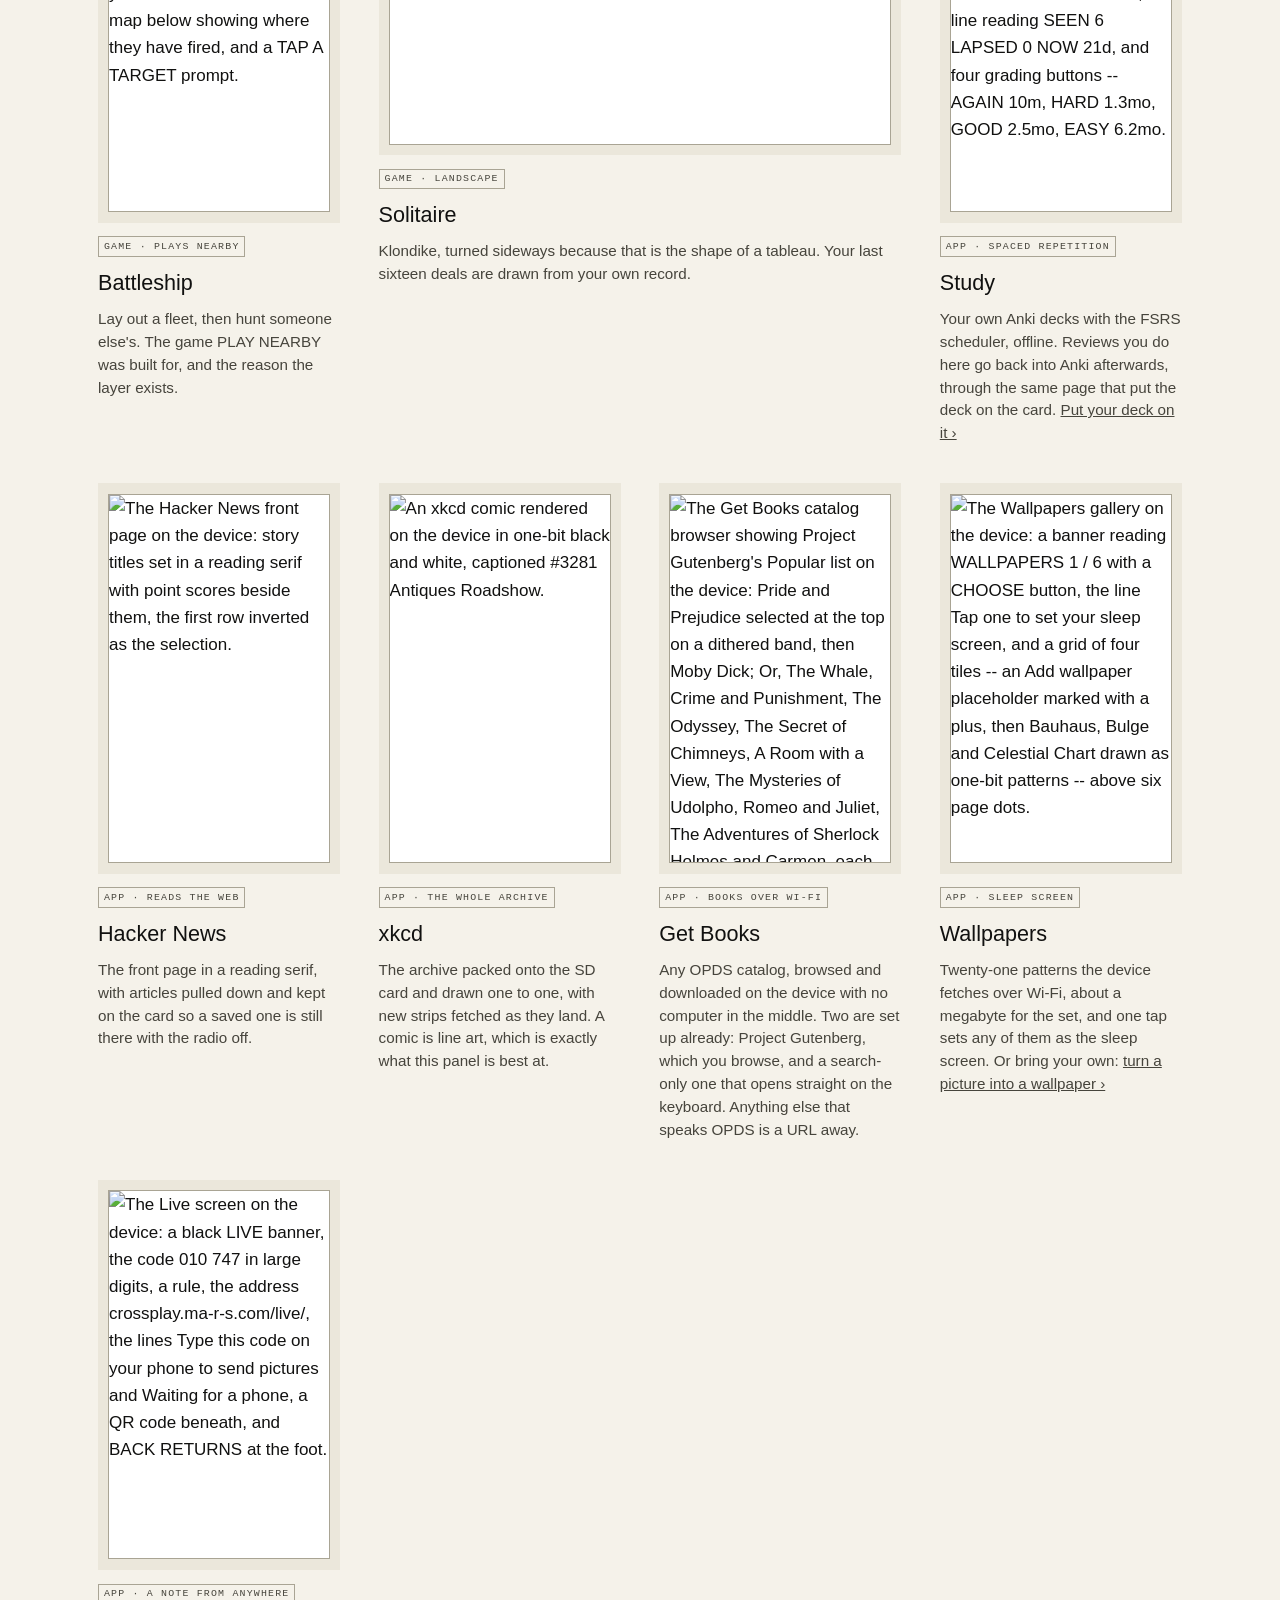
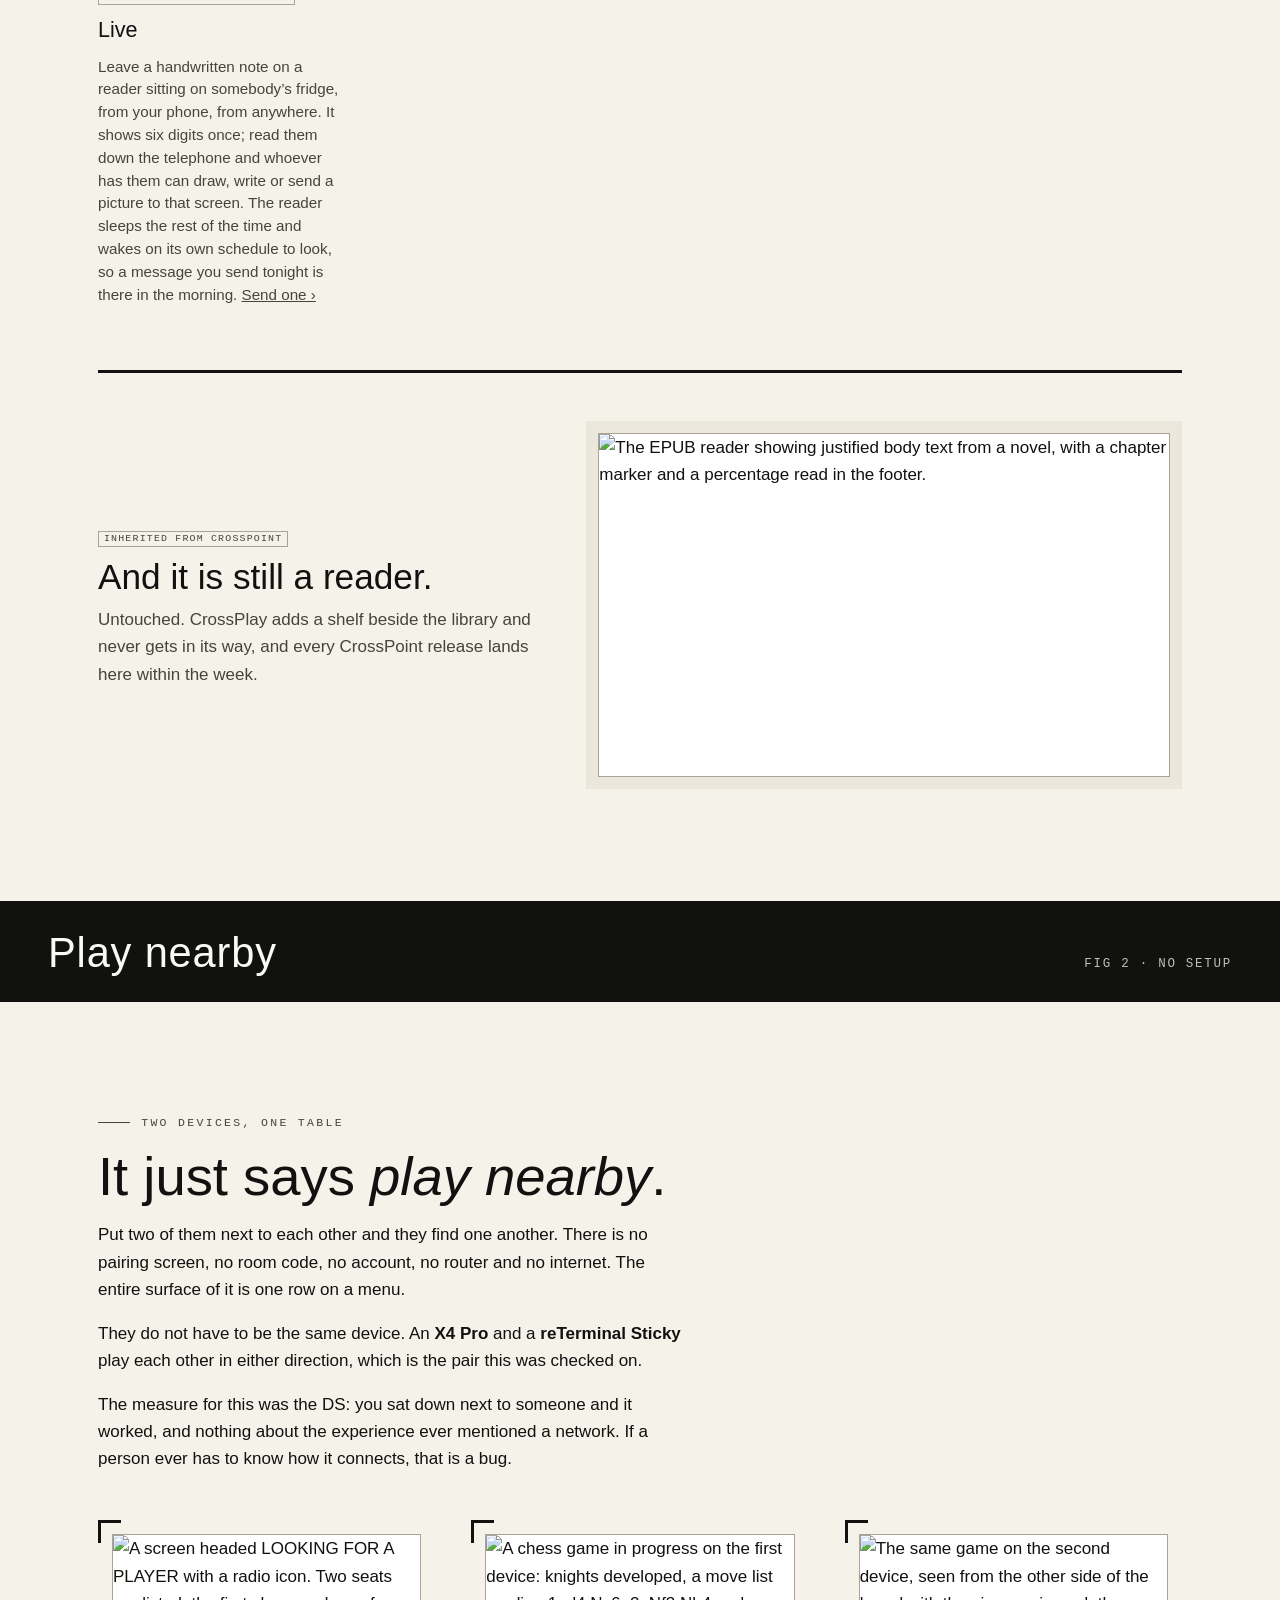
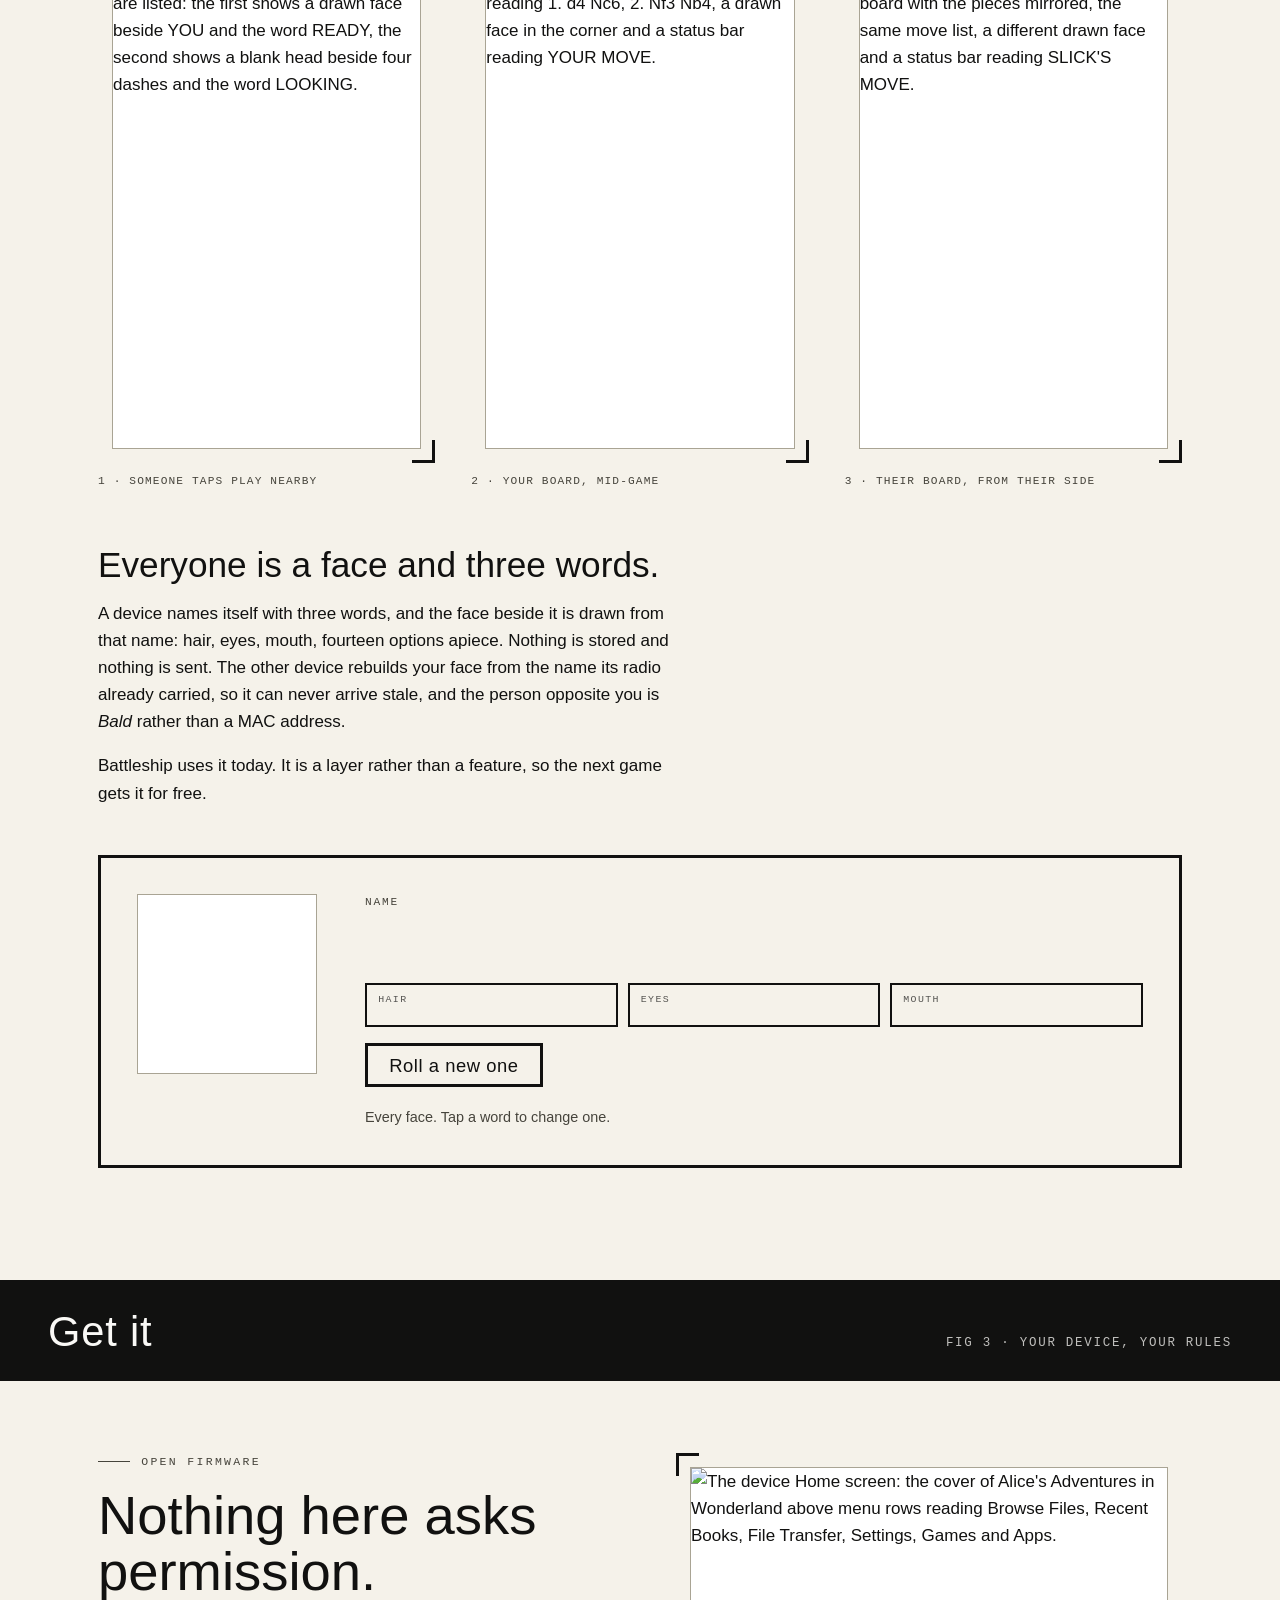
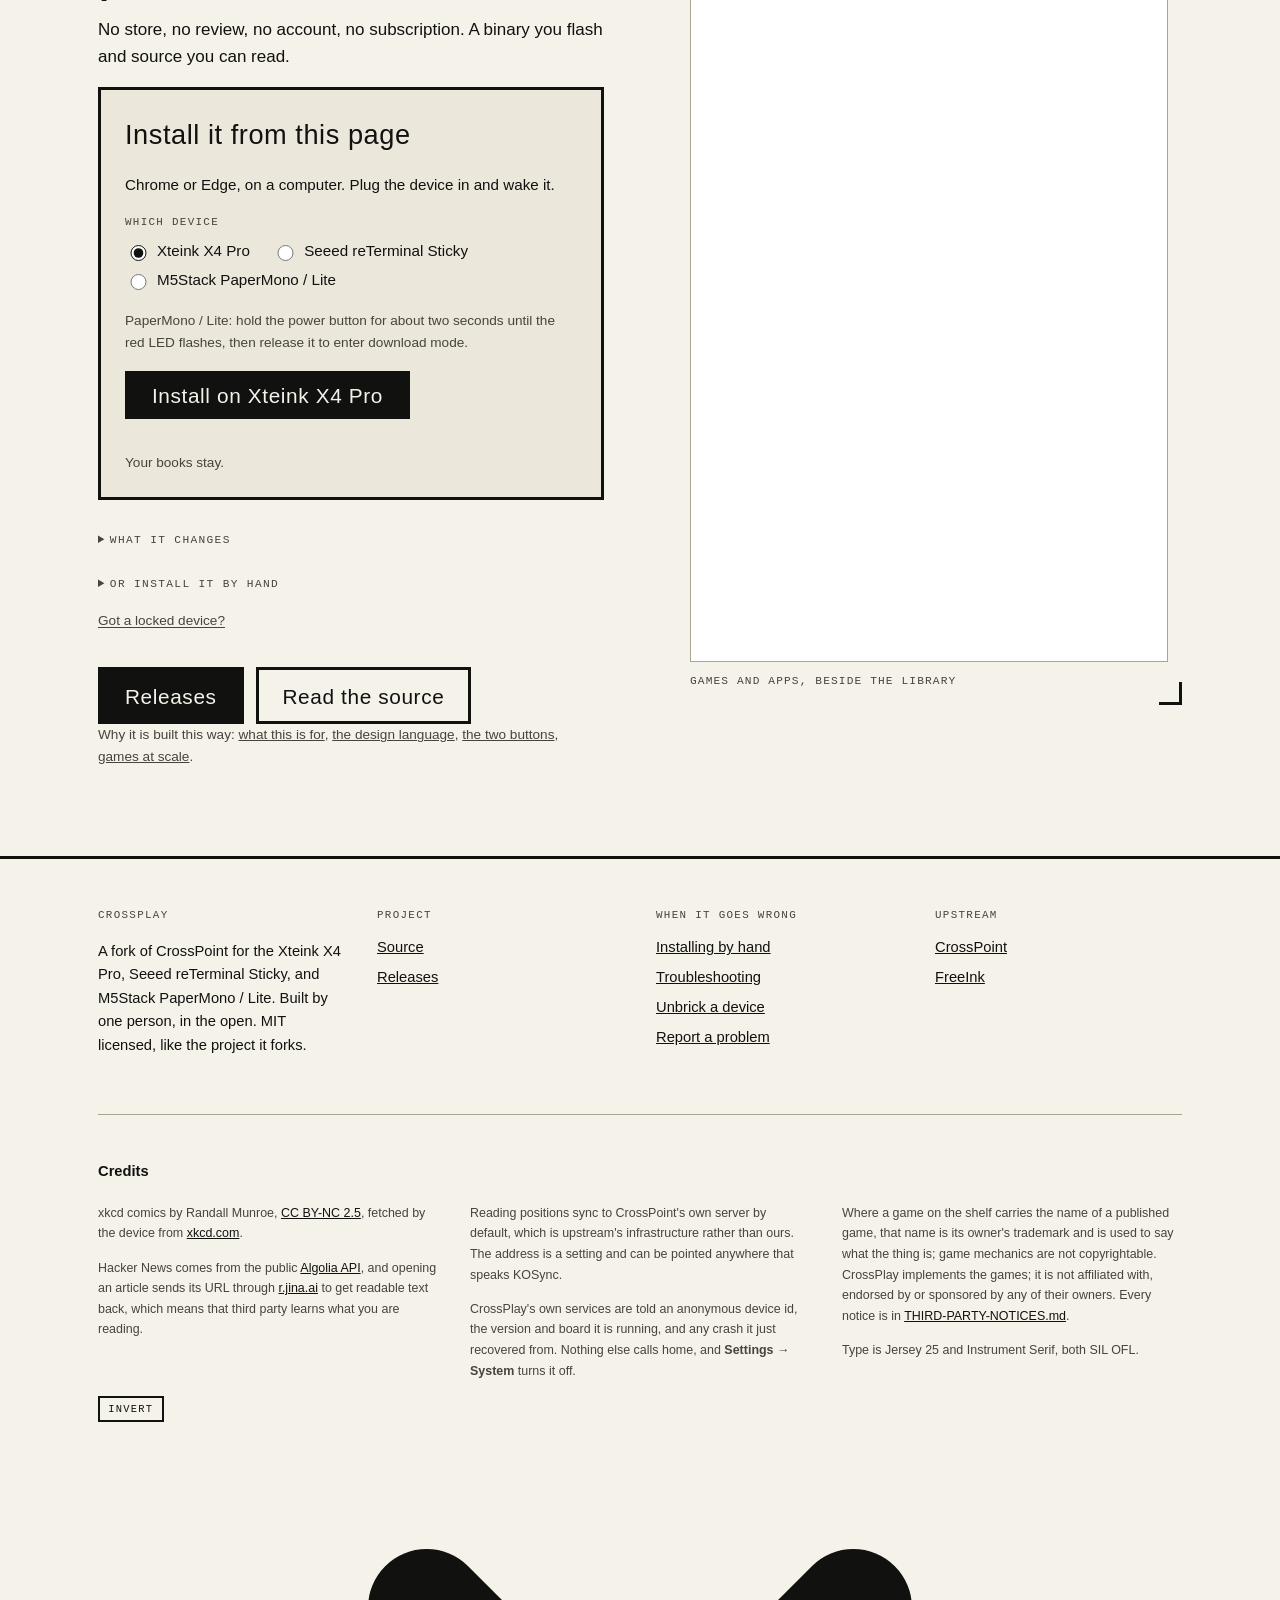
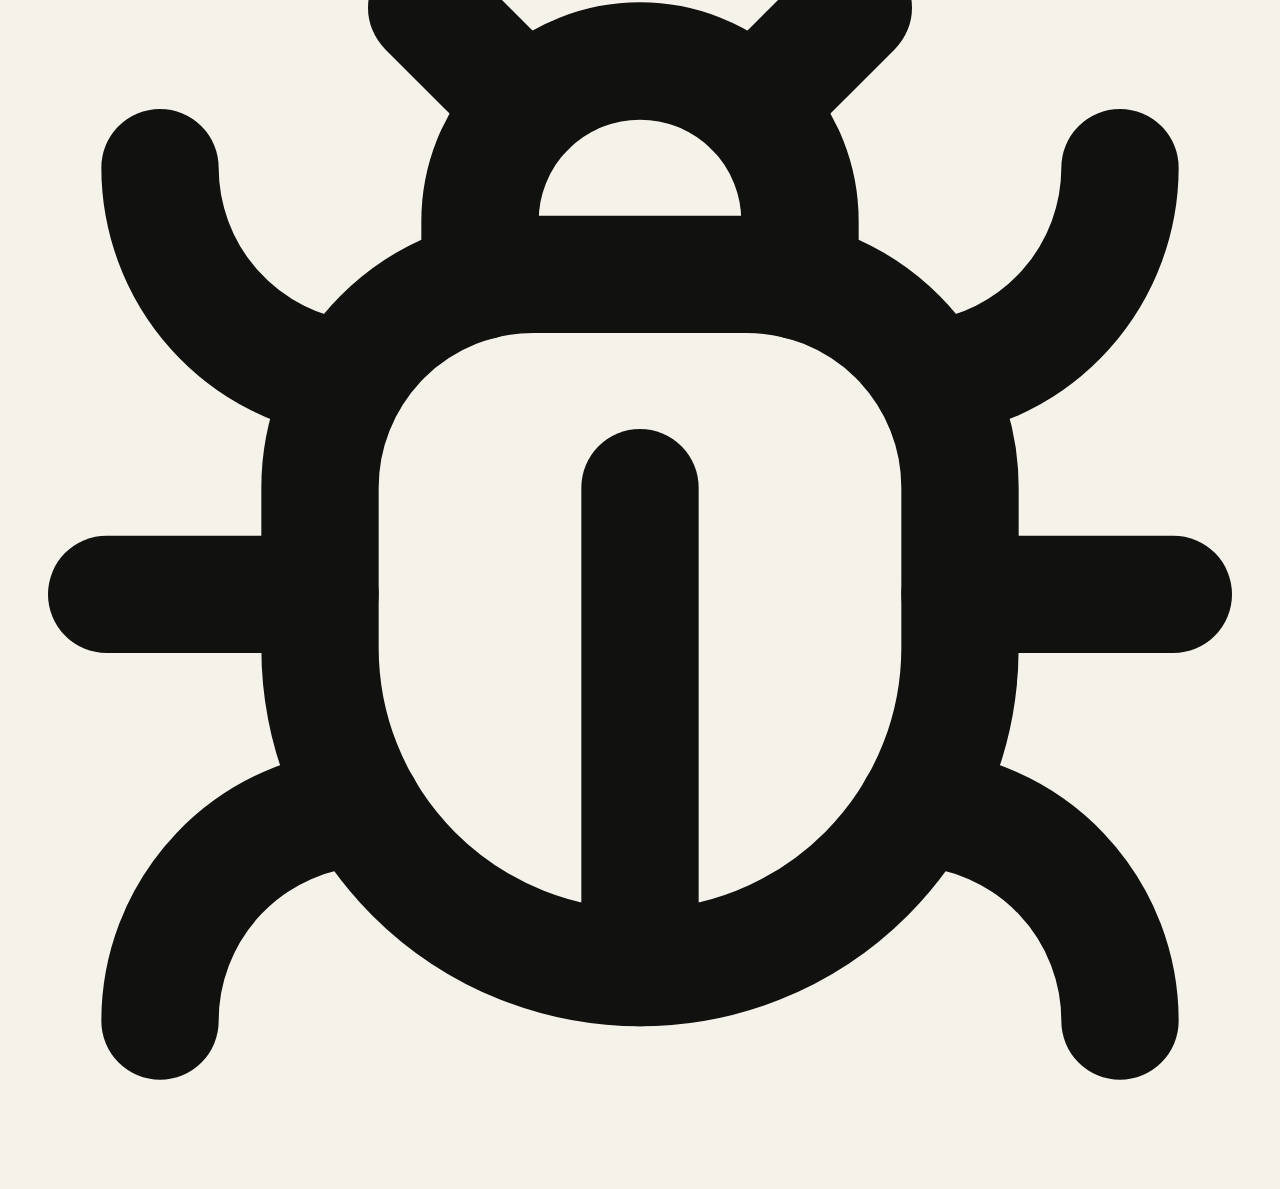
==== commit 409926c1: "Merge remote-tracking branch 'origin/xteink' into merge/xteink-1.13.21 * origin/xteink:   chore: cro" ====
--- a/site/index.html
+++ b/site/index.html
@@ -4,9 +4,9 @@
 <meta charset="utf-8">
 <meta name="viewport" content="width=device-width, initial-scale=1">
 <title>CrossPlay</title>
-<meta name="description" content="A fork of CrossPoint for the Xteink X4 Pro and the Seeed reTerminal Sticky. Games, flashcards and comics built for a screen whose talent is holding still, and two devices that find each other with nothing to configure.">
+<meta name="description" content="A fork of CrossPoint for the Xteink X4 Pro, Seeed reTerminal Sticky, and M5Stack PaperMono / Lite. Games, flashcards and comics built for a screen whose talent is holding still, and two devices that find each other with nothing to configure.">
 <meta property="og:title" content="CrossPlay">
-<meta property="og:description" content="Everything else a still screen is good at. A fork of CrossPoint for the Xteink X4 Pro and the Seeed reTerminal Sticky.">
+<meta property="og:description" content="Everything else a still screen is good at. A fork of CrossPoint for the Xteink X4 Pro, Seeed reTerminal Sticky, and M5Stack PaperMono / Lite.">
 <meta property="og:type" content="website">
 <meta property="og:url" content="https://crossplay.ma-r-s.com/">
 <!-- Absolute, or no unfurler resolves it. Stamped by site/set-host.py; the
@@ -86,11 +86,11 @@
 <header class="hero wrap" id="top">
   <div class="hero-grid">
     <div class="hero-text">
-      <p class="eyebrow">Xteink X4 Pro <span class="eyebrow-sep">&middot;</span> Seeed reTerminal Sticky</p>
+      <p class="eyebrow">Xteink X4 Pro <span class="eyebrow-sep">&middot;</span> Seeed reTerminal Sticky <span class="eyebrow-sep">&middot;</span> M5Stack PaperMono / Lite</p>
       <h1>E-ink is good at waiting.</h1>
       <p class="lede">
         So is a flashcard, a hand of solitaire, a comic you are halfway through.
-        The Xteink X4 Pro and the Seeed reTerminal Sticky are cheap e-ink
+        The Xteink X4 Pro, Seeed reTerminal Sticky, and M5Stack PaperMono / Lite are cheap e-ink
         devices, and <a href="https://crosspointreader.com/">CrossPoint</a>
         already makes them good at reading. CrossPlay is firmware that adds
         everything else, and lets two of them find each other with nothing to
@@ -356,7 +356,9 @@
           <legend>Which device</legend>
           <label><input type="radio" name="install-device" value="x4pro" checked> Xteink X4 Pro</label>
           <label><input type="radio" name="install-device" value="sticky"> Seeed reTerminal Sticky</label>
+          <label><input type="radio" name="install-device" value="papermono"> M5Stack PaperMono / Lite</label>
         </fieldset>
+        <p class="installer-fine">PaperMono / Lite: hold the power button for about two seconds until the red LED flashes, then release it to enter download mode.</p>
         <button class="btn primary" type="button" id="installButton">Install on Xteink X4 Pro</button>
         <div class="installer-bar" id="installBar" hidden><span id="installBarFill"></span></div>
         <p class="installer-status" id="installStatus" role="status" aria-live="polite"></p>
@@ -372,7 +374,7 @@
       <details class="by-hand">
         <summary>What it changes</summary>
         <ul class="steps">
-          <li>Only the <strong>Xteink X4 Pro</strong> and the <strong>Seeed reTerminal Sticky</strong>. For any other device, <a href="https://crosspointreader.com/">CrossPoint</a> upstream is the right answer.</li>
+          <li>Only the <strong>Xteink X4 Pro</strong>, the <strong>Seeed reTerminal Sticky</strong> and the <strong>M5Stack PaperMono / Lite</strong>. For any other device, <a href="https://crosspointreader.com/">CrossPoint</a> upstream is the right answer.</li>
           <li>After this, no more cables: <strong>Settings &rarr; Check for updates</strong> does the rest over Wi-Fi.</li>
           <li>Flashing stock CrossPoint over the top returns the device exactly to where it was.</li>
         </ul>
@@ -381,12 +383,17 @@
       <details class="by-hand">
         <summary>Or install it by hand</summary>
         <ol class="steps">
-          <li><strong>Download your device's full image</strong> from the <a href="https://github.com/ma-r-s/crossplay/releases">releases page</a>: <code>crossplay-&lt;version&gt;-x4pro-full.bin</code> or <code>crossplay-&lt;version&gt;-sticky-full.bin</code>. Each is the whole firmware, bootloader and partition table included, so you do not need to have installed CrossPoint first. The firmware refuses an image built for the other board, so the worst a mixed-up download costs is a retry.</li>
-          <li><strong>Flash it over USB.</strong> You need <a href="https://github.com/espressif/esptool">esptool</a>, which is one <code>pip install esptool</code> on Windows, macOS or Linux alike. With the device plugged in (shown for the X4 Pro; swap in the sticky filename on a Sticky):
+          <li><strong>Download your device's full image</strong> from the <a href="https://github.com/ma-r-s/crossplay/releases">releases page</a>: <code>crossplay-&lt;version&gt;-x4pro-full.bin</code>, <code>crossplay-&lt;version&gt;-sticky-full.bin</code> or <code>crossplay-&lt;version&gt;-papermono-full.bin</code>. Each is the whole firmware, bootloader and partition table included, so you do not need to have installed CrossPoint first. The firmware refuses an image built for the other board, so the worst a mixed-up download costs is a retry.</li>
+          <li><strong>Flash it over USB.</strong> You need <a href="https://github.com/espressif/esptool">esptool</a>, which is one <code>pip install esptool</code> on Windows, macOS or Linux alike. With the device plugged in (shown for the X4 Pro; use your device’s filename):
             <br><code>esptool.py --chip esp32s3 --baud 921600 write_flash 0x0 crossplay-&lt;version&gt;-x4pro-full.bin</code>
           </li>
-          <li><strong>Updating an install you already have</strong> uses the app-only file instead -- <code>firmware.bin</code> for the X4 Pro, <code>firmware-sticky.bin</code> for the Sticky -- over Wi-Fi or from the SD card. The <code>-full.bin</code> is for USB only: handing it to the updater writes a bootloader into a slot meant for the application.</li>
+          <li><strong>Updating an install you already have</strong> uses the app-only file instead -- <code>firmware.bin</code> for the X4 Pro, <code>firmware-sticky.bin</code> for the Sticky, <code>firmware-papermono.bin</code> for PaperMono / Lite -- over Wi-Fi or from the SD card. The <code>-full.bin</code> is for USB only: handing it to the updater writes a bootloader into a slot meant for the application.</li>
         </ol>
+      </details>
+
+      <details class="locked">
+        <summary>Got a locked device?</summary>
+        <p>Some X4 Pros from third-party stores refuse USB flashing, so the picker above never shows them. Install stock CrossPoint with the <a href="https://crosspointreader.com/unlocker">Xteink Unlocker</a>, copy CrossPlay's <code>firmware.bin</code> to the root of the SD card, then <strong>Settings &rarr; System &rarr; SD Card Firmware Update</strong>. <a href="https://github.com/ma-r-s/crossplay/blob/xteink/docs/install.md#a-usb-locked-x4-pro">The details, and what each refusal means.</a></p>
       </details>
 
       <div class="cta-row">
@@ -423,7 +430,7 @@
     <div class="foot-grid">
       <div>
         <h4>CrossPlay</h4>
-        <p class="foot-note">A fork of CrossPoint for the Xteink X4 Pro and the Seeed reTerminal Sticky. Built by one person, in the open. MIT licensed, like the project it forks.</p>
+        <p class="foot-note">A fork of CrossPoint for the Xteink X4 Pro, Seeed reTerminal Sticky, and M5Stack PaperMono / Lite. Built by one person, in the open. MIT licensed, like the project it forks.</p>
       </div>
       <div>
         <h4>Project</h4>
--- a/site/styles.css
+++ b/site/styles.css
@@ -1690,3 +1690,29 @@
 .by-hand > .steps {
   margin-top: 1rem;
 }
+/* A locked X4 Pro is an edge case. Mario, 2026-09-28: nobody without the
+ * problem should even see it, so it is one quiet line that opens; no marker,
+ * no uppercase, nothing that reads as a step. */
+.locked {
+  margin: -0.6rem 0 1.6rem;
+  max-width: 62ch;
+  font-size: 0.85rem;
+  line-height: 1.6;
+  color: var(--muted);
+}
+.locked summary {
+  display: inline;
+  cursor: pointer;
+  color: var(--muted);
+  text-decoration: underline;
+  text-underline-offset: 0.15em;
+}
+.locked summary::-webkit-details-marker {
+  display: none;
+}
+.locked summary:hover {
+  color: var(--ink);
+}
+.locked p {
+  margin: 0.6rem 0 0;
+}
